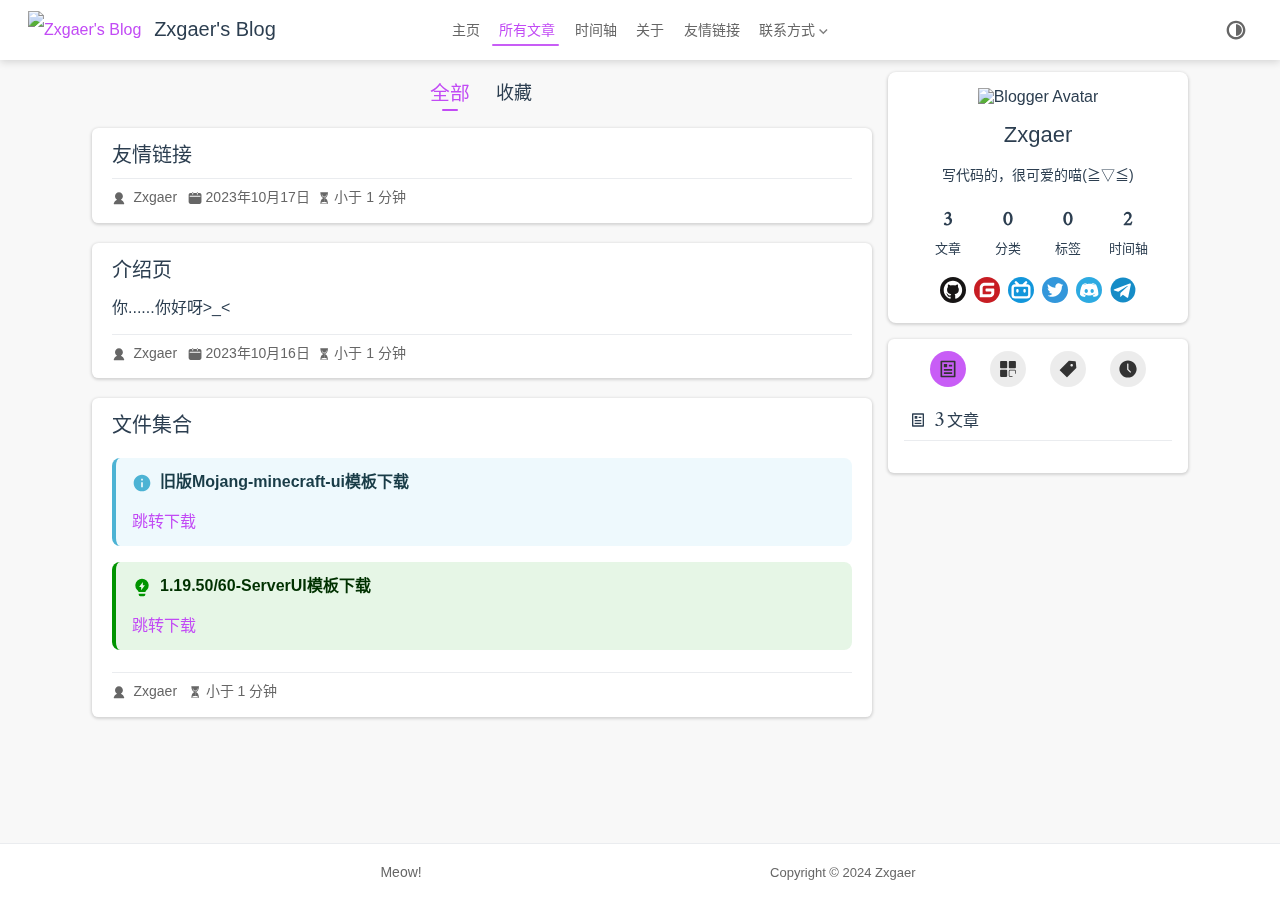
==== article/index.html @ c6cc4817 "await" ====
<!doctype html>
<html lang="zh-CN" data-theme="light">
  <head>
    <meta charset="utf-8" />
    <meta name="viewport" content="width=device-width,initial-scale=1" />
    <meta name="generator" content="VuePress 2.0.0-beta.67" />
    <meta name="theme" content="VuePress Theme Hope" />
    <meta property="og:url" content="https://zxgaer.top/article/"><meta property="og:site_name" content="Zxgaer's Blog"><meta property="og:title" content="文章"><meta property="og:type" content="website"><meta property="og:locale" content="zh-CN"><meta property="article:author" content="Zxgaer"><script type="application/ld+json">{"@context":"https://schema.org","@type":"WebPage","name":"文章"}</script><link rel="icon" href="https://my-blog-1311684959.cos.ap-nanjing.myqcloud.com/favicon.png"><title>文章 | Zxgaer's Blog</title><meta name="description" content="">
    <style>
      :root {
        --bg-color: #fff;
      }

      html[data-theme="dark"] {
        --bg-color: #1d1e1f;
      }

      html,
      body {
        background: var(--bg-color);
      }
    </style>
    <script>
      const userMode = localStorage.getItem("vuepress-theme-hope-scheme");
      const systemDarkMode =
        window.matchMedia &&
        window.matchMedia("(prefers-color-scheme: dark)").matches;

      if (userMode === "dark" || (userMode !== "light" && systemDarkMode)) {
        document.documentElement.setAttribute("data-theme", "dark");
      }
    </script>
    <link rel="preload" href="/assets/style-ab9c1018.css" as="style"><link rel="stylesheet" href="/assets/style-ab9c1018.css">
    <link rel="modulepreload" href="/assets/app-b77eb5d6.js"><link rel="modulepreload" href="/assets/index.html-43b81f55.js"><link rel="modulepreload" href="/assets/plugin-vue_export-helper-c27b6911.js"><link rel="modulepreload" href="/assets/index.html-8f285e57.js"><link rel="prefetch" href="/assets/index.html-3c3567c4.js" as="script"><link rel="prefetch" href="/assets/friendship-link.html-45053aeb.js" as="script"><link rel="prefetch" href="/assets/intro.html-24149f3f.js" as="script"><link rel="prefetch" href="/assets/downloads.html-7e2d3e6a.js" as="script"><link rel="prefetch" href="/assets/404.html-fd59f254.js" as="script"><link rel="prefetch" href="/assets/index.html-b21b9095.js" as="script"><link rel="prefetch" href="/assets/index.html-a4afac23.js" as="script"><link rel="prefetch" href="/assets/index.html-47fb38ab.js" as="script"><link rel="prefetch" href="/assets/index.html-b72f7e5a.js" as="script"><link rel="prefetch" href="/assets/index.html-0a021c84.js" as="script"><link rel="prefetch" href="/assets/index.html-40214552.js" as="script"><link rel="prefetch" href="/assets/friendship-link.html-a027adeb.js" as="script"><link rel="prefetch" href="/assets/intro.html-e275e2a3.js" as="script"><link rel="prefetch" href="/assets/downloads.html-b5b3e7a9.js" as="script"><link rel="prefetch" href="/assets/404.html-22a14103.js" as="script"><link rel="prefetch" href="/assets/index.html-141ae0de.js" as="script"><link rel="prefetch" href="/assets/index.html-683a9c83.js" as="script"><link rel="prefetch" href="/assets/index.html-32682060.js" as="script"><link rel="prefetch" href="/assets/index.html-0864ec64.js" as="script"><link rel="prefetch" href="/assets/index.html-4942172f.js" as="script"><link rel="prefetch" href="/assets/auto-fe80bb03.js" as="script"><link rel="prefetch" href="/assets/index-2bf332f6.js" as="script"><link rel="prefetch" href="/assets/flowchart-c441f34d.js" as="script"><link rel="prefetch" href="/assets/mermaid.core-afd6e4fe.js" as="script"><link rel="prefetch" href="/assets/highlight.esm-75b11b9d.js" as="script"><link rel="prefetch" href="/assets/markdown.esm-9d5bc2ce.js" as="script"><link rel="prefetch" href="/assets/math.esm-70a288c8.js" as="script"><link rel="prefetch" href="/assets/notes.esm-a106bb2c.js" as="script"><link rel="prefetch" href="/assets/reveal.esm-1a4c3ae7.js" as="script"><link rel="prefetch" href="/assets/search.esm-7e6792e2.js" as="script"><link rel="prefetch" href="/assets/zoom.esm-b83b91d0.js" as="script"><link rel="prefetch" href="/assets/VuePlayground-95d8ad2e.js" as="script"><link rel="prefetch" href="/assets/photoswipe.esm-1464cdb9.js" as="script">
  </head>
  <body>
    <div id="app"><!--[--><!--[--><!--[--><span tabindex="-1"></span><a href="#main-content" class="vp-skip-link sr-only">跳至主要內容</a><!--]--><!--[--><div class="theme-container no-sidebar"><!--[--><header id="navbar" class="vp-navbar"><div class="vp-navbar-start"><button type="button" class="vp-toggle-sidebar-button" title="Toggle Sidebar"><span class="icon"></span></button><!--[--><!----><!--]--><!--[--><a class="vp-link vp-brand vp-brand" href="/"><img class="vp-nav-logo" src="https://my-blog-1311684959.cos.ap-nanjing.myqcloud.com/fc1.png" alt="Zxgaer&#39;s Blog"><!----><span class="vp-site-name hide-in-pad">Zxgaer&#39;s Blog</span></a><!--]--><!--[--><!----><!--]--></div><div class="vp-navbar-center"><!--[--><!----><!--]--><!--[--><nav class="vp-nav-links"><div class="nav-item hide-in-mobile"><a aria-label="主页" class="vp-link nav-link nav-link" href="/"><span class="font-icon icon iconfont icon-home" style=""></span>主页<!----></a></div><div class="nav-item hide-in-mobile"><a aria-label="所有文章" class="vp-link nav-link active nav-link active" href="/article/"><span class="font-icon icon iconfont icon-blog" style=""></span>所有文章<!----></a></div><div class="nav-item hide-in-mobile"><a aria-label="时间轴" class="vp-link nav-link nav-link" href="/timeline/"><span class="font-icon icon iconfont icon-time" style=""></span>时间轴<!----></a></div><div class="nav-item hide-in-mobile"><a aria-label="关于" class="vp-link nav-link nav-link" href="/intro.html"><span class="font-icon icon iconfont icon-profile" style=""></span>关于<!----></a></div><div class="nav-item hide-in-mobile"><a aria-label="友情链接" class="vp-link nav-link nav-link" href="/friendship-link.html"><span class="font-icon icon iconfont icon-link" style=""></span>友情链接<!----></a></div><div class="nav-item hide-in-mobile"><div class="dropdown-wrapper"><button type="button" class="dropdown-title" aria-label="联系方式"><span class="title"><span class="font-icon icon iconfont icon-proxy" style=""></span>联系方式</span><span class="arrow"></span><ul class="nav-dropdown"><li class="dropdown-item"><a href="https://github.com/Zxgaer" rel="noopener noreferrer" target="_blank" aria-label="Github" class="nav-link"><!---->Github<span><svg class="external-link-icon" xmlns="http://www.w3.org/2000/svg" aria-hidden="true" focusable="false" x="0px" y="0px" viewBox="0 0 100 100" width="15" height="15"><path fill="currentColor" d="M18.8,85.1h56l0,0c2.2,0,4-1.8,4-4v-32h-8v28h-48v-48h28v-8h-32l0,0c-2.2,0-4,1.8-4,4v56C14.8,83.3,16.6,85.1,18.8,85.1z"></path><polygon fill="currentColor" points="45.7,48.7 51.3,54.3 77.2,28.5 77.2,37.2 85.2,37.2 85.2,14.9 62.8,14.9 62.8,22.9 71.5,22.9"></polygon></svg><span class="external-link-icon-sr-only">open in new window</span></span><!----></a></li><li class="dropdown-item"><a href="https://gitee.com/zxgear" rel="noopener noreferrer" target="_blank" aria-label="Gitee" class="nav-link"><!---->Gitee<span><svg class="external-link-icon" xmlns="http://www.w3.org/2000/svg" aria-hidden="true" focusable="false" x="0px" y="0px" viewBox="0 0 100 100" width="15" height="15"><path fill="currentColor" d="M18.8,85.1h56l0,0c2.2,0,4-1.8,4-4v-32h-8v28h-48v-48h28v-8h-32l0,0c-2.2,0-4,1.8-4,4v56C14.8,83.3,16.6,85.1,18.8,85.1z"></path><polygon fill="currentColor" points="45.7,48.7 51.3,54.3 77.2,28.5 77.2,37.2 85.2,37.2 85.2,14.9 62.8,14.9 62.8,22.9 71.5,22.9"></polygon></svg><span class="external-link-icon-sr-only">open in new window</span></span><!----></a></li><li class="dropdown-item"><a href="https://space.bilibili.com/651930576" rel="noopener noreferrer" target="_blank" aria-label="Bilibili" class="nav-link"><!---->Bilibili<span><svg class="external-link-icon" xmlns="http://www.w3.org/2000/svg" aria-hidden="true" focusable="false" x="0px" y="0px" viewBox="0 0 100 100" width="15" height="15"><path fill="currentColor" d="M18.8,85.1h56l0,0c2.2,0,4-1.8,4-4v-32h-8v28h-48v-48h28v-8h-32l0,0c-2.2,0-4,1.8-4,4v56C14.8,83.3,16.6,85.1,18.8,85.1z"></path><polygon fill="currentColor" points="45.7,48.7 51.3,54.3 77.2,28.5 77.2,37.2 85.2,37.2 85.2,14.9 62.8,14.9 62.8,22.9 71.5,22.9"></polygon></svg><span class="external-link-icon-sr-only">open in new window</span></span><!----></a></li><li class="dropdown-item"><a href="https://twitter.com/zxgaer16971" rel="noopener noreferrer" target="_blank" aria-label="X/Twitter" class="nav-link"><!---->X/Twitter<span><svg class="external-link-icon" xmlns="http://www.w3.org/2000/svg" aria-hidden="true" focusable="false" x="0px" y="0px" viewBox="0 0 100 100" width="15" height="15"><path fill="currentColor" d="M18.8,85.1h56l0,0c2.2,0,4-1.8,4-4v-32h-8v28h-48v-48h28v-8h-32l0,0c-2.2,0-4,1.8-4,4v56C14.8,83.3,16.6,85.1,18.8,85.1z"></path><polygon fill="currentColor" points="45.7,48.7 51.3,54.3 77.2,28.5 77.2,37.2 85.2,37.2 85.2,14.9 62.8,14.9 62.8,22.9 71.5,22.9"></polygon></svg><span class="external-link-icon-sr-only">open in new window</span></span><!----></a></li><li class="dropdown-item"><a href="https://discord.com" rel="noopener noreferrer" target="_blank" aria-label="Discord：Reagxz" class="nav-link"><!---->Discord：Reagxz<span><svg class="external-link-icon" xmlns="http://www.w3.org/2000/svg" aria-hidden="true" focusable="false" x="0px" y="0px" viewBox="0 0 100 100" width="15" height="15"><path fill="currentColor" d="M18.8,85.1h56l0,0c2.2,0,4-1.8,4-4v-32h-8v28h-48v-48h28v-8h-32l0,0c-2.2,0-4,1.8-4,4v56C14.8,83.3,16.6,85.1,18.8,85.1z"></path><polygon fill="currentColor" points="45.7,48.7 51.3,54.3 77.2,28.5 77.2,37.2 85.2,37.2 85.2,14.9 62.8,14.9 62.8,22.9 71.5,22.9"></polygon></svg><span class="external-link-icon-sr-only">open in new window</span></span><!----></a></li><li class="dropdown-item"><a href="https://matrix.org" rel="noopener noreferrer" target="_blank" aria-label="@zxgaer:matrix.org" class="nav-link"><!---->@zxgaer:matrix.org<span><svg class="external-link-icon" xmlns="http://www.w3.org/2000/svg" aria-hidden="true" focusable="false" x="0px" y="0px" viewBox="0 0 100 100" width="15" height="15"><path fill="currentColor" d="M18.8,85.1h56l0,0c2.2,0,4-1.8,4-4v-32h-8v28h-48v-48h28v-8h-32l0,0c-2.2,0-4,1.8-4,4v56C14.8,83.3,16.6,85.1,18.8,85.1z"></path><polygon fill="currentColor" points="45.7,48.7 51.3,54.3 77.2,28.5 77.2,37.2 85.2,37.2 85.2,14.9 62.8,14.9 62.8,22.9 71.5,22.9"></polygon></svg><span class="external-link-icon-sr-only">open in new window</span></span><!----></a></li><li class="dropdown-item"><a href="https://t.me/zxgaer16971" rel="noopener noreferrer" target="_blank" aria-label="Telegram" class="nav-link"><!---->Telegram<span><svg class="external-link-icon" xmlns="http://www.w3.org/2000/svg" aria-hidden="true" focusable="false" x="0px" y="0px" viewBox="0 0 100 100" width="15" height="15"><path fill="currentColor" d="M18.8,85.1h56l0,0c2.2,0,4-1.8,4-4v-32h-8v28h-48v-48h28v-8h-32l0,0c-2.2,0-4,1.8-4,4v56C14.8,83.3,16.6,85.1,18.8,85.1z"></path><polygon fill="currentColor" points="45.7,48.7 51.3,54.3 77.2,28.5 77.2,37.2 85.2,37.2 85.2,14.9 62.8,14.9 62.8,22.9 71.5,22.9"></polygon></svg><span class="external-link-icon-sr-only">open in new window</span></span><!----></a></li></ul></button></div></div></nav><!--]--><!--[--><!----><!--]--></div><div class="vp-navbar-end"><!--[--><!----><!--]--><!--[--><!----><!----><div class="nav-item hide-in-mobile"><button type="button" id="appearance-switch"><svg xmlns="http://www.w3.org/2000/svg" class="icon auto-icon" viewBox="0 0 1024 1024" fill="currentColor" aria-label="auto icon" style="display:block;"><path d="M512 992C246.92 992 32 777.08 32 512S246.92 32 512 32s480 214.92 480 480-214.92 480-480 480zm0-840c-198.78 0-360 161.22-360 360 0 198.84 161.22 360 360 360s360-161.16 360-360c0-198.78-161.22-360-360-360zm0 660V212c165.72 0 300 134.34 300 300 0 165.72-134.28 300-300 300z"></path></svg><svg xmlns="http://www.w3.org/2000/svg" class="icon dark-icon" viewBox="0 0 1024 1024" fill="currentColor" aria-label="dark icon" style="display:none;"><path d="M524.8 938.667h-4.267a439.893 439.893 0 0 1-313.173-134.4 446.293 446.293 0 0 1-11.093-597.334A432.213 432.213 0 0 1 366.933 90.027a42.667 42.667 0 0 1 45.227 9.386 42.667 42.667 0 0 1 10.24 42.667 358.4 358.4 0 0 0 82.773 375.893 361.387 361.387 0 0 0 376.747 82.774 42.667 42.667 0 0 1 54.187 55.04 433.493 433.493 0 0 1-99.84 154.88 438.613 438.613 0 0 1-311.467 128z"></path></svg><svg xmlns="http://www.w3.org/2000/svg" class="icon light-icon" viewBox="0 0 1024 1024" fill="currentColor" aria-label="light icon" style="display:none;"><path d="M952 552h-80a40 40 0 0 1 0-80h80a40 40 0 0 1 0 80zM801.88 280.08a41 41 0 0 1-57.96-57.96l57.96-58a41.04 41.04 0 0 1 58 58l-58 57.96zM512 752a240 240 0 1 1 0-480 240 240 0 0 1 0 480zm0-560a40 40 0 0 1-40-40V72a40 40 0 0 1 80 0v80a40 40 0 0 1-40 40zm-289.88 88.08-58-57.96a41.04 41.04 0 0 1 58-58l57.96 58a41 41 0 0 1-57.96 57.96zM192 512a40 40 0 0 1-40 40H72a40 40 0 0 1 0-80h80a40 40 0 0 1 40 40zm30.12 231.92a41 41 0 0 1 57.96 57.96l-57.96 58a41.04 41.04 0 0 1-58-58l58-57.96zM512 832a40 40 0 0 1 40 40v80a40 40 0 0 1-80 0v-80a40 40 0 0 1 40-40zm289.88-88.08 58 57.96a41.04 41.04 0 0 1-58 58l-57.96-58a41 41 0 0 1 57.96-57.96z"></path></svg></button></div><!----><!--]--><!--[--><!----><!--]--><button type="button" class="vp-toggle-navbar-button" aria-label="Toggle Navbar" aria-expanded="false" aria-controls="nav-screen"><span><span class="vp-top"></span><span class="vp-middle"></span><span class="vp-bottom"></span></span></button></div></header><!----><!--]--><!----><div class="toggle-sidebar-wrapper"><span class="arrow start"></span></div><aside id="sidebar" class="vp-sidebar"><!--[--><!----><!--]--><ul class="vp-sidebar-links"><li><!--[--><a aria-label="主页" class="vp-link nav-link vp-sidebar-link vp-sidebar-page nav-link vp-sidebar-link vp-sidebar-page" href="/"><span class="font-icon icon iconfont icon-home" style=""></span>主页<!----></a><ul class="vp-sidebar-sub-headers"></ul><!--]--></li><li><section class="vp-sidebar-group"><p class="vp-sidebar-heading"><span class="font-icon icon iconfont icon-book" style=""></span><span class="vp-sidebar-title">文章</span><!----></p><ul class="vp-sidebar-links"><li><!--[--><a aria-label="文件集合" class="vp-link nav-link vp-sidebar-link vp-sidebar-page nav-link vp-sidebar-link vp-sidebar-page" href="/posts/downloads.html"><!---->文件集合<!----></a><ul class="vp-sidebar-sub-headers"></ul><!--]--></li></ul></section></li><li><!--[--><a aria-label="介绍页" class="vp-link nav-link vp-sidebar-link vp-sidebar-page nav-link vp-sidebar-link vp-sidebar-page" href="/intro.html"><span class="font-icon icon iconfont icon-circle-info" style=""></span>介绍页<!----></a><ul class="vp-sidebar-sub-headers"></ul><!--]--></li></ul><!--[--><!----><!--]--></aside><!--[--><div class="vp-page vp-blog"><div class="blog-page-wrapper"><main id="main-content" class="vp-blog-main"><ul class="vp-article-type-wrapper"><li class="vp-article-type active"><a class="vp-link" href="/article/">全部</a></li><li class="vp-article-type"><a class="vp-link" href="/star/">收藏</a></li></ul><div id="article-list" class="vp-article-list"><div class="vp-article-wrapper"><article class="vp-article-item" vocab="https://schema.org/" typeof="Article"><!--[--><!--]--><!----><a class="vp-link" href="/friendship-link.html"><header class="vp-article-title"><!----><!----><span property="headline">友情链接</span></header></a><!----><hr class="vp-article-hr"><div class="page-info"><span class="page-author-info" aria-label="作者🖊" data-balloon-pos="down"><svg xmlns="http://www.w3.org/2000/svg" class="icon author-icon" viewBox="0 0 1024 1024" fill="currentColor" aria-label="author icon"><path d="M649.6 633.6c86.4-48 147.2-144 147.2-249.6 0-160-128-288-288-288s-288 128-288 288c0 108.8 57.6 201.6 147.2 249.6-121.6 48-214.4 153.6-240 288-3.2 9.6 0 19.2 6.4 25.6 3.2 9.6 12.8 12.8 22.4 12.8h704c9.6 0 19.2-3.2 25.6-12.8 6.4-6.4 9.6-16 6.4-25.6-25.6-134.4-121.6-240-243.2-288z"></path></svg><span><a class="page-author-item" href="https://zxgaer.top" target="_blank" rel="noopener noreferrer">Zxgaer</a></span><span property="author" content="Zxgaer"></span></span><!----><span class="page-date-info" aria-label="写作日期📅" data-balloon-pos="down"><svg xmlns="http://www.w3.org/2000/svg" class="icon calendar-icon" viewBox="0 0 1024 1024" fill="currentColor" aria-label="calendar icon"><path d="M716.4 110.137c0-18.753-14.72-33.473-33.472-33.473-18.753 0-33.473 14.72-33.473 33.473v33.473h66.993v-33.473zm-334.87 0c0-18.753-14.72-33.473-33.473-33.473s-33.52 14.72-33.52 33.473v33.473h66.993v-33.473zm468.81 33.52H716.4v100.465c0 18.753-14.72 33.473-33.472 33.473a33.145 33.145 0 01-33.473-33.473V143.657H381.53v100.465c0 18.753-14.72 33.473-33.473 33.473a33.145 33.145 0 01-33.473-33.473V143.657H180.6A134.314 134.314 0 0046.66 277.595v535.756A134.314 134.314 0 00180.6 947.289h669.74a134.36 134.36 0 00133.94-133.938V277.595a134.314 134.314 0 00-133.94-133.938zm33.473 267.877H147.126a33.145 33.145 0 01-33.473-33.473c0-18.752 14.72-33.473 33.473-33.473h736.687c18.752 0 33.472 14.72 33.472 33.473a33.145 33.145 0 01-33.472 33.473z"></path></svg><span><!----></span><meta property="datePublished" content="2023-10-17T00:00:00.000Z"></span><!----><span class="page-reading-time-info" aria-label="阅读时间⌛" data-balloon-pos="down"><svg xmlns="http://www.w3.org/2000/svg" class="icon timer-icon" viewBox="0 0 1024 1024" fill="currentColor" aria-label="timer icon"><path d="M799.387 122.15c4.402-2.978 7.38-7.897 7.38-13.463v-1.165c0-8.933-7.38-16.312-16.312-16.312H256.33c-8.933 0-16.311 7.38-16.311 16.312v1.165c0 5.825 2.977 10.874 7.637 13.592 4.143 194.44 97.22 354.963 220.201 392.763-122.204 37.542-214.893 196.511-220.2 389.397-4.661 5.049-7.638 11.651-7.638 19.03v5.825h566.49v-5.825c0-7.379-2.849-13.981-7.509-18.9-5.049-193.016-97.867-351.985-220.2-389.527 123.24-37.67 216.446-198.453 220.588-392.892zM531.16 450.445v352.632c117.674 1.553 211.787 40.778 211.787 88.676H304.097c0-48.286 95.149-87.382 213.728-88.676V450.445c-93.077-3.107-167.901-81.297-167.901-177.093 0-8.803 6.99-15.793 15.793-15.793 8.803 0 15.794 6.99 15.794 15.793 0 80.261 63.69 145.635 142.01 145.635s142.011-65.374 142.011-145.635c0-8.803 6.99-15.793 15.794-15.793s15.793 6.99 15.793 15.793c0 95.019-73.789 172.82-165.96 177.093z"></path></svg><span>小于 1 分钟</span><meta property="timeRequired" content="PT1M"></span><!----><!----></div></article></div><div class="vp-article-wrapper"><article class="vp-article-item" vocab="https://schema.org/" typeof="Article"><!--[--><!--]--><!----><a class="vp-link" href="/intro.html"><header class="vp-article-title"><!----><!----><span property="headline">介绍页</span></header></a><div class="vp-article-excerpt"><h1> 介绍页</h1>
<p>你......你好呀&gt;_&lt;</p>
</div><hr class="vp-article-hr"><div class="page-info"><span class="page-author-info" aria-label="作者🖊" data-balloon-pos="down"><svg xmlns="http://www.w3.org/2000/svg" class="icon author-icon" viewBox="0 0 1024 1024" fill="currentColor" aria-label="author icon"><path d="M649.6 633.6c86.4-48 147.2-144 147.2-249.6 0-160-128-288-288-288s-288 128-288 288c0 108.8 57.6 201.6 147.2 249.6-121.6 48-214.4 153.6-240 288-3.2 9.6 0 19.2 6.4 25.6 3.2 9.6 12.8 12.8 22.4 12.8h704c9.6 0 19.2-3.2 25.6-12.8 6.4-6.4 9.6-16 6.4-25.6-25.6-134.4-121.6-240-243.2-288z"></path></svg><span><a class="page-author-item" href="https://zxgaer.top" target="_blank" rel="noopener noreferrer">Zxgaer</a></span><span property="author" content="Zxgaer"></span></span><!----><span class="page-date-info" aria-label="写作日期📅" data-balloon-pos="down"><svg xmlns="http://www.w3.org/2000/svg" class="icon calendar-icon" viewBox="0 0 1024 1024" fill="currentColor" aria-label="calendar icon"><path d="M716.4 110.137c0-18.753-14.72-33.473-33.472-33.473-18.753 0-33.473 14.72-33.473 33.473v33.473h66.993v-33.473zm-334.87 0c0-18.753-14.72-33.473-33.473-33.473s-33.52 14.72-33.52 33.473v33.473h66.993v-33.473zm468.81 33.52H716.4v100.465c0 18.753-14.72 33.473-33.472 33.473a33.145 33.145 0 01-33.473-33.473V143.657H381.53v100.465c0 18.753-14.72 33.473-33.473 33.473a33.145 33.145 0 01-33.473-33.473V143.657H180.6A134.314 134.314 0 0046.66 277.595v535.756A134.314 134.314 0 00180.6 947.289h669.74a134.36 134.36 0 00133.94-133.938V277.595a134.314 134.314 0 00-133.94-133.938zm33.473 267.877H147.126a33.145 33.145 0 01-33.473-33.473c0-18.752 14.72-33.473 33.473-33.473h736.687c18.752 0 33.472 14.72 33.472 33.473a33.145 33.145 0 01-33.472 33.473z"></path></svg><span><!----></span><meta property="datePublished" content="2023-10-16T00:00:00.000Z"></span><!----><span class="page-reading-time-info" aria-label="阅读时间⌛" data-balloon-pos="down"><svg xmlns="http://www.w3.org/2000/svg" class="icon timer-icon" viewBox="0 0 1024 1024" fill="currentColor" aria-label="timer icon"><path d="M799.387 122.15c4.402-2.978 7.38-7.897 7.38-13.463v-1.165c0-8.933-7.38-16.312-16.312-16.312H256.33c-8.933 0-16.311 7.38-16.311 16.312v1.165c0 5.825 2.977 10.874 7.637 13.592 4.143 194.44 97.22 354.963 220.201 392.763-122.204 37.542-214.893 196.511-220.2 389.397-4.661 5.049-7.638 11.651-7.638 19.03v5.825h566.49v-5.825c0-7.379-2.849-13.981-7.509-18.9-5.049-193.016-97.867-351.985-220.2-389.527 123.24-37.67 216.446-198.453 220.588-392.892zM531.16 450.445v352.632c117.674 1.553 211.787 40.778 211.787 88.676H304.097c0-48.286 95.149-87.382 213.728-88.676V450.445c-93.077-3.107-167.901-81.297-167.901-177.093 0-8.803 6.99-15.793 15.793-15.793 8.803 0 15.794 6.99 15.794 15.793 0 80.261 63.69 145.635 142.01 145.635s142.011-65.374 142.011-145.635c0-8.803 6.99-15.793 15.794-15.793s15.793 6.99 15.793 15.793c0 95.019-73.789 172.82-165.96 177.093z"></path></svg><span>小于 1 分钟</span><meta property="timeRequired" content="PT1M"></span><!----><!----></div></article></div><div class="vp-article-wrapper"><article class="vp-article-item" vocab="https://schema.org/" typeof="Article"><!--[--><!--]--><!----><a class="vp-link" href="/posts/downloads.html"><header class="vp-article-title"><!----><!----><span property="headline">文件集合</span></header></a><div class="vp-article-excerpt"><div class="hint-container info">
<p class="hint-container-title">旧版Mojang-minecraft-ui模板下载</p>
<p><a href="https://my-blog-1311684959.cos.ap-nanjing.myqcloud.com/GameTest.mcpack" target="_blank" rel="noopener noreferrer">跳转下载</a></p>
</div>
<div class="hint-container tip">
<p class="hint-container-title">1.19.50/60-ServerUI模板下载</p>
<p><a href="https://my-blog-1311684959.cos.ap-nanjing.myqcloud.com/UI-Example.mcpack" target="_blank" rel="noopener noreferrer">跳转下载</a></p>
</div></div><hr class="vp-article-hr"><div class="page-info"><span class="page-author-info" aria-label="作者🖊" data-balloon-pos="down"><svg xmlns="http://www.w3.org/2000/svg" class="icon author-icon" viewBox="0 0 1024 1024" fill="currentColor" aria-label="author icon"><path d="M649.6 633.6c86.4-48 147.2-144 147.2-249.6 0-160-128-288-288-288s-288 128-288 288c0 108.8 57.6 201.6 147.2 249.6-121.6 48-214.4 153.6-240 288-3.2 9.6 0 19.2 6.4 25.6 3.2 9.6 12.8 12.8 22.4 12.8h704c9.6 0 19.2-3.2 25.6-12.8 6.4-6.4 9.6-16 6.4-25.6-25.6-134.4-121.6-240-243.2-288z"></path></svg><span><a class="page-author-item" href="https://zxgaer.top" target="_blank" rel="noopener noreferrer">Zxgaer</a></span><span property="author" content="Zxgaer"></span></span><!----><!----><!----><span class="page-reading-time-info" aria-label="阅读时间⌛" data-balloon-pos="down"><svg xmlns="http://www.w3.org/2000/svg" class="icon timer-icon" viewBox="0 0 1024 1024" fill="currentColor" aria-label="timer icon"><path d="M799.387 122.15c4.402-2.978 7.38-7.897 7.38-13.463v-1.165c0-8.933-7.38-16.312-16.312-16.312H256.33c-8.933 0-16.311 7.38-16.311 16.312v1.165c0 5.825 2.977 10.874 7.637 13.592 4.143 194.44 97.22 354.963 220.201 392.763-122.204 37.542-214.893 196.511-220.2 389.397-4.661 5.049-7.638 11.651-7.638 19.03v5.825h566.49v-5.825c0-7.379-2.849-13.981-7.509-18.9-5.049-193.016-97.867-351.985-220.2-389.527 123.24-37.67 216.446-198.453 220.588-392.892zM531.16 450.445v352.632c117.674 1.553 211.787 40.778 211.787 88.676H304.097c0-48.286 95.149-87.382 213.728-88.676V450.445c-93.077-3.107-167.901-81.297-167.901-177.093 0-8.803 6.99-15.793 15.793-15.793 8.803 0 15.794 6.99 15.794 15.793 0 80.261 63.69 145.635 142.01 145.635s142.011-65.374 142.011-145.635c0-8.803 6.99-15.793 15.794-15.793s15.793 6.99 15.793 15.793c0 95.019-73.789 172.82-165.96 177.093z"></path></svg><span>小于 1 分钟</span><meta property="timeRequired" content="PT1M"></span><!----><!----></div></article></div><div class="vp-pagination"></div></div></main><aside class="vp-blog-info-wrapper"><div class="vp-blogger-info" vocab="https://schema.org/" typeof="Person"><div class="vp-blogger" style="cursor:pointer;" aria-label="个人介绍" data-balloon-pos="down" role="navigation"><img class="vp-blogger-avatar" src="https://my-blog-1311684959.cos.ap-nanjing.myqcloud.com/fc1.png" property="image" alt="Blogger Avatar"><div class="vp-blogger-name" property="name">Zxgaer</div><div class="vp-blogger-description">写代码的，很可爱的喵(⁠≧⁠▽⁠≦⁠)</div><meta property="url" content="/intro.html"></div><div class="vp-blog-counts"><a class="vp-link vp-blog-count vp-blog-count" href="/article/"><div class="count">3</div><div>文章</div></a><a class="vp-link vp-blog-count vp-blog-count" href="/category/"><div class="count">0</div><div>分类</div></a><a class="vp-link vp-blog-count vp-blog-count" href="/tag/"><div class="count">0</div><div>标签</div></a><a class="vp-link vp-blog-count vp-blog-count" href="/timeline/"><div class="count">2</div><div>时间轴</div></a></div><div class="vp-social-medias"><a class="vp-social-media" href="https://github.com/Zxgaer" rel="noopener noreferrer" target="_blank" aria-label="GitHub" data-balloon-pos="up"><svg xmlns="http://www.w3.org/2000/svg" class="icon github-icon" viewBox="0 0 1024 1024"><circle cx="512" cy="512" r="512" fill="#171515"/><path fill="#fff" d="M509.423 146.442c-200.317 0-362.756 162.42-362.756 362.8 0 160.266 103.936 296.24 248.109 344.217 18.139 3.327 24.76-7.872 24.76-17.486 0-8.613-.313-31.427-.49-61.702-100.912 21.923-122.205-48.63-122.205-48.63-16.495-41.91-40.28-53.067-40.28-53.067-32.937-22.51 2.492-22.053 2.492-22.053 36.407 2.566 55.568 37.386 55.568 37.386 32.362 55.438 84.907 39.43 105.58 30.143 3.296-23.444 12.667-39.43 23.032-48.498-80.557-9.156-165.246-40.28-165.246-179.297 0-39.604 14.135-71.988 37.342-97.348-3.731-9.178-16.18-46.063 3.556-96.009 0 0 30.46-9.754 99.76 37.19 28.937-8.048 59.97-12.071 90.823-12.211 30.807.14 61.843 4.165 90.822 12.21 69.26-46.944 99.663-37.189 99.663-37.189 19.792 49.946 7.34 86.831 3.61 96.01 23.25 25.359 37.29 57.742 37.29 97.347 0 139.366-84.82 170.033-165.637 179.013 13.026 11.2 24.628 33.342 24.628 67.182 0 48.498-.445 87.627-.445 99.521 0 9.702 6.535 20.988 24.945 17.444 144.03-48.067 247.881-183.95 247.881-344.175 0-200.378-162.442-362.798-362.802-362.798z"/></svg></a><a class="vp-social-media" href="https://gitee.com/zxgaer" rel="noopener noreferrer" target="_blank" aria-label="Gitee" data-balloon-pos="up"><svg xmlns="http://www.w3.org/2000/svg" class="icon gitee-icon" viewBox="0 0 1024 1024"><circle cx="512" cy="512" r="512" fill="#C71D23"/><path fill="#fff" d="M772.953 454.723H480.17v.006a25.46 25.46 0 0 0-25.46 25.453l-.025 63.649a25.46 25.46 0 0 0 25.46 25.466l178.242-.007a25.46 25.46 0 0 1 25.459 25.46v12.73c0 42.18-34.198 76.378-76.378 76.378H365.583a25.46 25.46 0 0 1-25.46-25.46V416.533h-.006c0-42.18 34.192-76.378 76.378-76.378h356.388v-.013a25.46 25.46 0 0 0 25.46-25.446l.057-63.65h.013a25.46 25.46 0 0 0-25.46-25.471l-356.432.012c-105.453 0-190.946 85.493-190.946 190.946v356.433a25.46 25.46 0 0 0 25.46 25.46H626.56c94.913 0 171.852-76.94 171.852-171.852V480.182a25.46 25.46 0 0 0-25.46-25.46z"/></svg></a><a class="vp-social-media" href="https://space.bilibili.com/651930576" rel="noopener noreferrer" target="_blank" aria-label="BiliBili" data-balloon-pos="up"><svg xmlns="http://www.w3.org/2000/svg" class="icon bilibili-icon" viewBox="0 0 1024 1024"><circle cx="512" cy="512" r="512" fill="#1296db"/><path fill="#fff" d="M745.363 177.725a47 47 0 0 1 0 66.3L702.5 286.85h44A141 141 0 0 1 887 427.512v281.25a141 141 0 0 1-141 140.626H277.25A141 141 0 0 1 137 708.763v-281.25a141 141 0 0 1 141-141h43.725l-42.788-42.825a47 47 0 1 1 66.263-66.3l99.45 99.45c2.963 2.962 5.438 6.187 7.425 9.637h120.487c1.988-3.45 4.5-6.75 7.463-9.675l99.413-99.45a47 47 0 0 1 66.3 0zm1.012 203.25h-468.75a47 47 0 0 0-46.763 43.388l-.112 3.525v281.25c0 24.712 19.125 44.962 43.387 46.724l3.488.15h468.75a47 47 0 0 0 46.763-43.387l.112-3.487v-281.25c0-26-21-47-47-46.876zm-375 93.75c26 0 47 21 47 47v47a47 47 0 1 1-93.75 0V521.6c0-26 21-47 47-47zm281.25 0c26 0 47 21 47 47v47a47 47 0 1 1-93.75 0V521.6c0-26 21-47 47-47z"/></svg></a><a class="vp-social-media" href="hhttps://twitter.com/zxgaer16971" rel="noopener noreferrer" target="_blank" aria-label="Twitter" data-balloon-pos="up"><svg xmlns="http://www.w3.org/2000/svg" class="icon twitter-icon" viewBox="0 0 1024 1024"><circle cx="512" cy="512" r="512" fill="#3397db"/><path fill="#fff" d="M808.325 346.204c-18.128 16.702-25.664 25.257-25.664 25.257s6.518 130.151-61.715 230.362-156.427 160.296-284.542 173.128c-128.114 12.832-211.623-39.31-211.623-39.31s56.012-3.259 91.86-16.906c35.644-13.85 86.97-49.901 86.97-49.901s-72.917-22.609-99.191-47.865c-26.275-25.46-32.793-40.532-32.793-40.532l72.103-1.019s-75.77-40.532-97.36-72.306-24.44-63.141-24.44-63.141l55.4 22.405s-46.032-62.938-52.55-111.82 8.352-75.159 8.352-75.159 23.423 44.199 119.967 93.082 178.017 46.032 178.017 46.032-31.163-108.154 64.363-156.02 161.11 32.997 161.11 32.997 16.703-4.481 29.127-9.166c12.425-4.48 30.348-12.832 30.348-12.832l-29.33 52.754 45.421-4.889s-5.703 8.147-23.83 24.85z"/></svg></a><a class="vp-social-media" href="https://discord.com" rel="noopener noreferrer" target="_blank" aria-label="Discord" data-balloon-pos="up"><svg xmlns="http://www.w3.org/2000/svg" class="icon discord-icon" viewBox="0 0 1024 1024"><circle cx="512" cy="512" r="512" fill="#2DAAE1"/><path fill="#fff" d="m422.935 240.147 5.851 8.052c-113.039 34.253-165.649 84.585-165.649 84.585s13.645-8.052 37.024-18.123c66.28-30.215 118.865-38.267 142.244-40.286 3.91 0 7.819-1.994 9.76-1.994 38.966-6.058 81.816-6.058 126.658-2.02 58.462 8.053 122.749 24.157 187.061 62.423 0 0-48.7-48.338-155.862-82.566l7.767-10.071h1.968c13.308.233 91.757 4.246 173.416 68.481 0 0 89.634 169.144 89.634 376.555 1.942-2.02-50.668 92.637-189.003 96.65 0 0-23.405-28.194-40.933-52.35 81.84-24.157 113.013-76.534 113.013-76.534a313.796 313.796 0 0 1-72.106 38.267c-31.172 14.11-60.403 22.162-89.633 28.22-60.404 12.066-114.955 8.027-161.74 0a636.81 636.81 0 0 1-91.576-28.22c-13.644-6.033-29.23-12.065-44.817-22.137-1.941-2.02-3.883-2.02-5.85-4.039-1.943 0-1.943-2.02-1.943-2.02-11.702-6.032-17.528-10.07-17.528-10.07s29.23 52.376 109.104 76.532c-19.47 24.157-40.907 54.371-40.907 54.371-138.36-4.039-190.97-98.67-190.97-98.67 0-207.41 89.633-376.555 89.633-376.555 89.634-70.5 175.384-68.481 175.384-68.481zm213.961 233.017c-35.315 0-65 34.512-65 78s29.412 78 65 78 65-34.512 65-78-29.412-78-65-78zm-233.016 0c-35.315 0-65 34.512-65 78s29.412 78 65 78 64.726-34.512 64.726-78-29.411-78-64.726-78z"/></svg></a><a class="vp-social-media" href="https://t.me/zxgaer16971" rel="noopener noreferrer" target="_blank" aria-label="Telegram" data-balloon-pos="up"><svg xmlns="http://www.w3.org/2000/svg" class="icon telegram-icon" viewBox="0 0 1024 1024"><circle cx="512" cy="512" r="488" fill="#158cc7"/><path fill="#fff" d="m400.817 784.13 10.5-158.624 288-259.5c12.75-11.625-2.625-17.25-19.5-7.125l-355.5 224.625-153.75-48.75c-33-9.375-33.375-32.25 7.5-48.75l598.875-231c27.375-12.375 53.625 6.75 43.125 48.75l-102 480.375c-7.125 34.125-27.75 42.375-56.25 26.625l-155.25-114.75-74.625 72.375c-8.625 8.625-15.75 15.75-31.125 15.75z"/></svg></a></div></div><div class="vp-blog-infos"><div class="vp-blog-type-switcher"><button type="button" class="vp-blog-type-button"><div class="icon-wrapper active" aria-label="文章" data-balloon-pos="up"><svg xmlns="http://www.w3.org/2000/svg" class="icon article-icon" viewBox="0 0 1024 1024" fill="currentColor" aria-label="article icon"><path d="M853.333 938.667H170.667A42.667 42.667 0 0 1 128 896V128a42.667 42.667 0 0 1 42.667-42.667h682.666A42.667 42.667 0 0 1 896 128v768a42.667 42.667 0 0 1-42.667 42.667zm-42.666-85.334V170.667H213.333v682.666h597.334zM298.667 256h170.666v170.667H298.667V256zm0 256h426.666v85.333H298.667V512zm0 170.667h426.666V768H298.667v-85.333zm256-384h170.666V384H554.667v-85.333z"></path></svg></div></button><button type="button" class="vp-blog-type-button"><div class="icon-wrapper" aria-label="分类" data-balloon-pos="up"><svg xmlns="http://www.w3.org/2000/svg" class="icon category-icon" viewBox="0 0 1024 1024" fill="currentColor" aria-label="category icon"><path d="M148.41 106.992h282.176c22.263 0 40.31 18.048 40.31 40.31V429.48c0 22.263-18.047 40.31-40.31 40.31H148.41c-22.263 0-40.311-18.047-40.311-40.31V147.302c0-22.263 18.048-40.31 40.311-40.31zM147.556 553.478H429.73c22.263 0 40.311 18.048 40.311 40.31v282.176c0 22.263-18.048 40.312-40.31 40.312H147.555c-22.263 0-40.311-18.049-40.311-40.312V593.79c0-22.263 18.048-40.311 40.31-40.311zM593.927 106.992h282.176c22.263 0 40.31 18.048 40.31 40.31V429.48c0 22.263-18.047 40.31-40.31 40.31H593.927c-22.263 0-40.311-18.047-40.311-40.31V147.302c0-22.263 18.048-40.31 40.31-40.31zM730.22 920.502H623.926c-40.925 0-74.22-33.388-74.22-74.425V623.992c0-41.038 33.387-74.424 74.425-74.424h222.085c41.038 0 74.424 33.226 74.424 74.067v114.233c0 10.244-8.304 18.548-18.547 18.548s-18.548-8.304-18.548-18.548V623.635c0-20.388-16.746-36.974-37.33-36.974H624.13c-20.585 0-37.331 16.747-37.331 37.33v222.086c0 20.585 16.654 37.331 37.126 37.331H730.22c10.243 0 18.547 8.304 18.547 18.547 0 10.244-8.304 18.547-18.547 18.547z"></path></svg></div></button><button type="button" class="vp-blog-type-button"><div class="icon-wrapper" aria-label="标签" data-balloon-pos="up"><svg xmlns="http://www.w3.org/2000/svg" class="icon tag-icon" viewBox="0 0 1024 1024" fill="currentColor" aria-label="tag icon"><path d="M939.902 458.563L910.17 144.567c-1.507-16.272-14.465-29.13-30.737-30.737L565.438 84.098h-.402c-3.215 0-5.726 1.005-7.634 2.913l-470.39 470.39a10.004 10.004 0 000 14.164l365.423 365.424c1.909 1.908 4.42 2.913 7.132 2.913s5.223-1.005 7.132-2.913l470.39-470.39c2.01-2.11 3.014-5.023 2.813-8.036zm-240.067-72.121c-35.458 0-64.286-28.828-64.286-64.286s28.828-64.285 64.286-64.285 64.286 28.828 64.286 64.285-28.829 64.286-64.286 64.286z"></path></svg></div></button><button type="button" class="vp-blog-type-button"><div class="icon-wrapper" aria-label="时间轴" data-balloon-pos="up"><svg xmlns="http://www.w3.org/2000/svg" class="icon timeline-icon" viewBox="0 0 1024 1024" fill="currentColor" aria-label="timeline icon"><path d="M511.997 70.568c-243.797 0-441.429 197.633-441.429 441.435 0 243.797 197.632 441.429 441.43 441.429S953.431 755.8 953.431 512.002c0-243.796-197.637-441.434-441.435-441.434zm150.158 609.093-15.605 15.61c-8.621 8.615-22.596 8.615-31.215 0L472.197 552.126c-4.95-4.944-4.34-14.888-4.34-24.677V247.14c0-12.19 9.882-22.07 22.07-22.07h22.07c12.19 0 22.07 9.882 22.07 22.07v273.218l128.088 128.088c8.62 8.62 8.62 22.595 0 31.215zm0 0"></path></svg></div></button></div><div class="vp-sticky-article-wrapper"><div class="title"><svg xmlns="http://www.w3.org/2000/svg" class="icon article-icon" viewBox="0 0 1024 1024" fill="currentColor" aria-label="article icon"><path d="M853.333 938.667H170.667A42.667 42.667 0 0 1 128 896V128a42.667 42.667 0 0 1 42.667-42.667h682.666A42.667 42.667 0 0 1 896 128v768a42.667 42.667 0 0 1-42.667 42.667zm-42.666-85.334V170.667H213.333v682.666h597.334zM298.667 256h170.666v170.667H298.667V256zm0 256h426.666v85.333H298.667V512zm0 170.667h426.666V768H298.667v-85.333zm256-384h170.666V384H554.667v-85.333z"></path></svg><span class="num">3</span>文章</div><hr><ul class="vp-sticky-articles"></ul></div></div></aside></div></div><!--]--><footer class="vp-footer-wrapper"><div class="vp-footer">Meow!</div><div class="vp-copyright">Copyright © 2024 Zxgaer</div></footer></div><!--]--><!--]--><!----><!--]--></div>
    <script type="module" src="/assets/app-b77eb5d6.js" defer></script>
  </body>
</html>
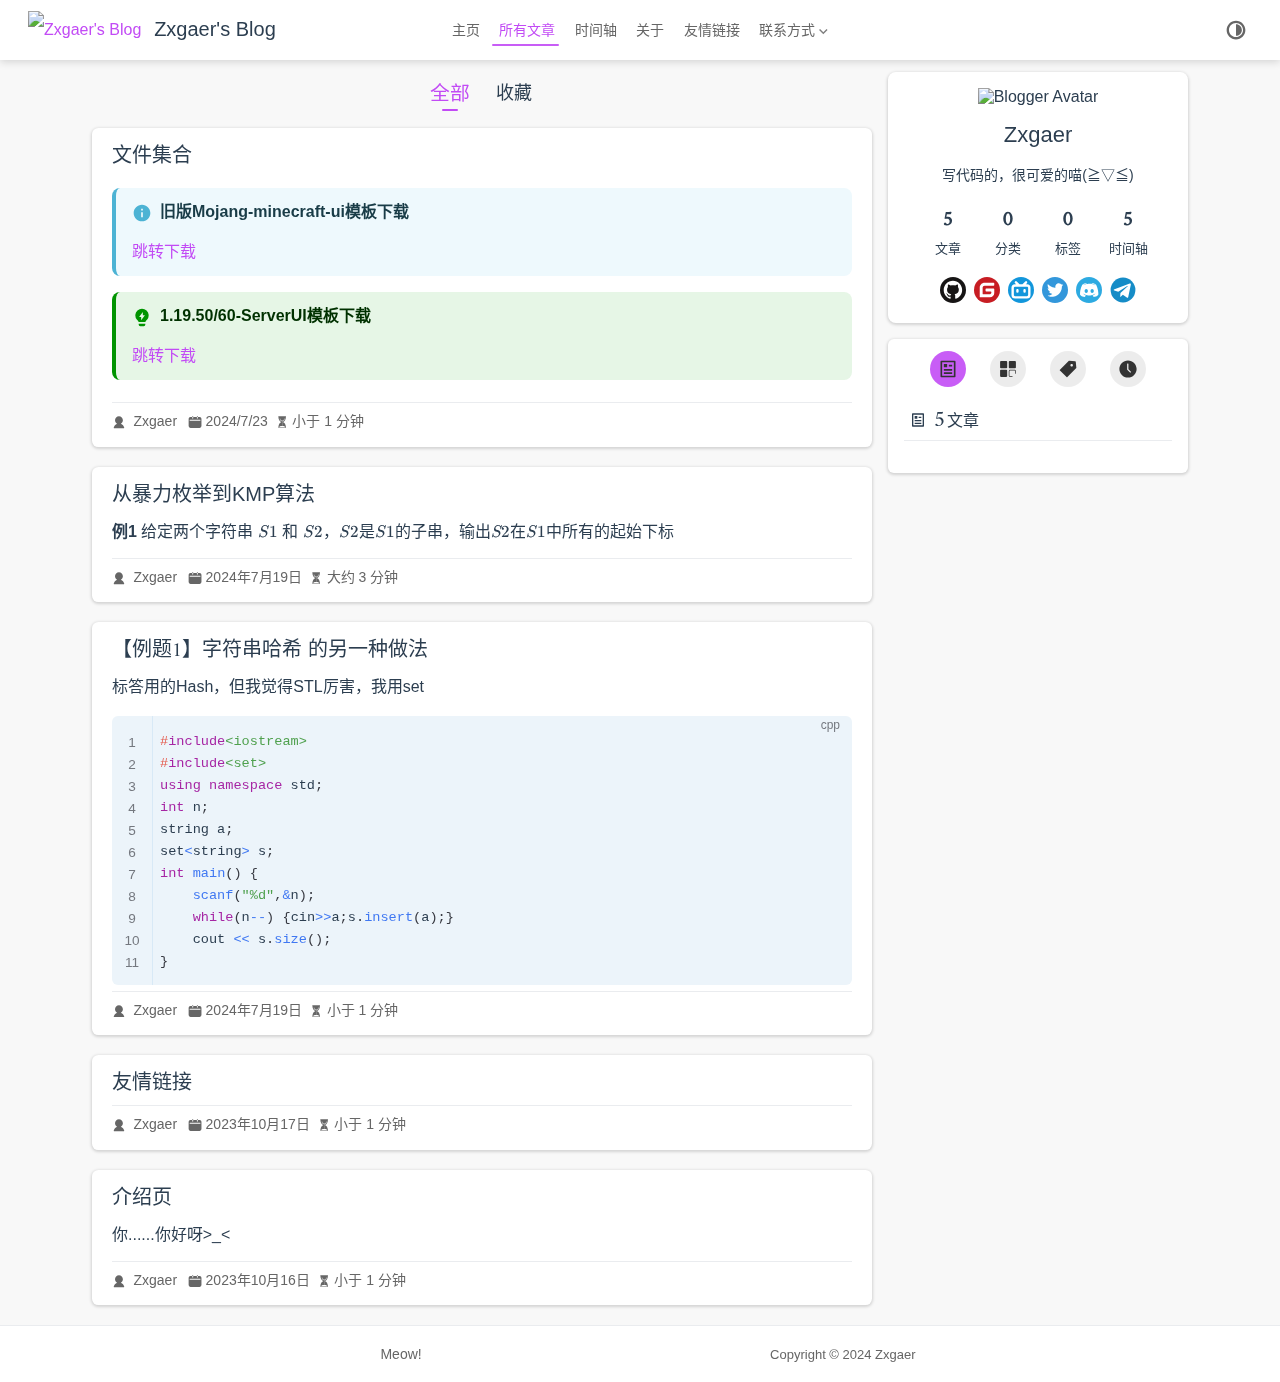
==== commit 8e1c943e: "NewPost" ====
--- a/article/index.html
+++ b/article/index.html
@@ -31,19 +31,31 @@
       }
     </script>
     <link rel="preload" href="/assets/style-ab9c1018.css" as="style"><link rel="stylesheet" href="/assets/style-ab9c1018.css">
-    <link rel="modulepreload" href="/assets/app-b77eb5d6.js"><link rel="modulepreload" href="/assets/index.html-43b81f55.js"><link rel="modulepreload" href="/assets/plugin-vue_export-helper-c27b6911.js"><link rel="modulepreload" href="/assets/index.html-8f285e57.js"><link rel="prefetch" href="/assets/index.html-3c3567c4.js" as="script"><link rel="prefetch" href="/assets/friendship-link.html-45053aeb.js" as="script"><link rel="prefetch" href="/assets/intro.html-24149f3f.js" as="script"><link rel="prefetch" href="/assets/downloads.html-7e2d3e6a.js" as="script"><link rel="prefetch" href="/assets/404.html-fd59f254.js" as="script"><link rel="prefetch" href="/assets/index.html-b21b9095.js" as="script"><link rel="prefetch" href="/assets/index.html-a4afac23.js" as="script"><link rel="prefetch" href="/assets/index.html-47fb38ab.js" as="script"><link rel="prefetch" href="/assets/index.html-b72f7e5a.js" as="script"><link rel="prefetch" href="/assets/index.html-0a021c84.js" as="script"><link rel="prefetch" href="/assets/index.html-40214552.js" as="script"><link rel="prefetch" href="/assets/friendship-link.html-a027adeb.js" as="script"><link rel="prefetch" href="/assets/intro.html-e275e2a3.js" as="script"><link rel="prefetch" href="/assets/downloads.html-b5b3e7a9.js" as="script"><link rel="prefetch" href="/assets/404.html-22a14103.js" as="script"><link rel="prefetch" href="/assets/index.html-141ae0de.js" as="script"><link rel="prefetch" href="/assets/index.html-683a9c83.js" as="script"><link rel="prefetch" href="/assets/index.html-32682060.js" as="script"><link rel="prefetch" href="/assets/index.html-0864ec64.js" as="script"><link rel="prefetch" href="/assets/index.html-4942172f.js" as="script"><link rel="prefetch" href="/assets/auto-fe80bb03.js" as="script"><link rel="prefetch" href="/assets/index-2bf332f6.js" as="script"><link rel="prefetch" href="/assets/flowchart-c441f34d.js" as="script"><link rel="prefetch" href="/assets/mermaid.core-afd6e4fe.js" as="script"><link rel="prefetch" href="/assets/highlight.esm-75b11b9d.js" as="script"><link rel="prefetch" href="/assets/markdown.esm-9d5bc2ce.js" as="script"><link rel="prefetch" href="/assets/math.esm-70a288c8.js" as="script"><link rel="prefetch" href="/assets/notes.esm-a106bb2c.js" as="script"><link rel="prefetch" href="/assets/reveal.esm-1a4c3ae7.js" as="script"><link rel="prefetch" href="/assets/search.esm-7e6792e2.js" as="script"><link rel="prefetch" href="/assets/zoom.esm-b83b91d0.js" as="script"><link rel="prefetch" href="/assets/VuePlayground-95d8ad2e.js" as="script"><link rel="prefetch" href="/assets/photoswipe.esm-1464cdb9.js" as="script">
+    <link rel="modulepreload" href="/assets/app-0ce769fb.js"><link rel="modulepreload" href="/assets/index.html-8f285e57.js"><link rel="modulepreload" href="/assets/index.html-8b30c092.js"><link rel="modulepreload" href="/assets/plugin-vue_export-helper-c27b6911.js"><link rel="prefetch" href="/assets/index.html-3c3567c4.js" as="script"><link rel="prefetch" href="/assets/friendship-link.html-45053aeb.js" as="script"><link rel="prefetch" href="/assets/intro.html-24149f3f.js" as="script"><link rel="prefetch" href="/assets/240719_from_normal_to_kmp.html-8d8e4a5d.js" as="script"><link rel="prefetch" href="/assets/240719_method_shash.html-195679de.js" as="script"><link rel="prefetch" href="/assets/downloads.html-2028969c.js" as="script"><link rel="prefetch" href="/assets/404.html-fd59f254.js" as="script"><link rel="prefetch" href="/assets/index.html-b21b9095.js" as="script"><link rel="prefetch" href="/assets/index.html-a4afac23.js" as="script"><link rel="prefetch" href="/assets/index.html-47fb38ab.js" as="script"><link rel="prefetch" href="/assets/index.html-b72f7e5a.js" as="script"><link rel="prefetch" href="/assets/index.html-0a021c84.js" as="script"><link rel="prefetch" href="/assets/index.html-8bf5d11f.js" as="script"><link rel="prefetch" href="/assets/friendship-link.html-4c6458aa.js" as="script"><link rel="prefetch" href="/assets/intro.html-c5fb1b1e.js" as="script"><link rel="prefetch" href="/assets/240719_from_normal_to_kmp.html-1d99cf21.js" as="script"><link rel="prefetch" href="/assets/240719_method_shash.html-87b213cf.js" as="script"><link rel="prefetch" href="/assets/downloads.html-674ee649.js" as="script"><link rel="prefetch" href="/assets/404.html-b1db7400.js" as="script"><link rel="prefetch" href="/assets/index.html-50ec1f6c.js" as="script"><link rel="prefetch" href="/assets/index.html-abdf9334.js" as="script"><link rel="prefetch" href="/assets/index.html-06e59d96.js" as="script"><link rel="prefetch" href="/assets/index.html-4f8ffcdb.js" as="script"><link rel="prefetch" href="/assets/index.html-ae1fb620.js" as="script"><link rel="prefetch" href="/assets/auto-fe80bb03.js" as="script"><link rel="prefetch" href="/assets/index-2bf332f6.js" as="script"><link rel="prefetch" href="/assets/flowchart-c441f34d.js" as="script"><link rel="prefetch" href="/assets/mermaid.core-80a598be.js" as="script"><link rel="prefetch" href="/assets/highlight.esm-75b11b9d.js" as="script"><link rel="prefetch" href="/assets/markdown.esm-9d5bc2ce.js" as="script"><link rel="prefetch" href="/assets/math.esm-70a288c8.js" as="script"><link rel="prefetch" href="/assets/notes.esm-a106bb2c.js" as="script"><link rel="prefetch" href="/assets/reveal.esm-1a4c3ae7.js" as="script"><link rel="prefetch" href="/assets/search.esm-7e6792e2.js" as="script"><link rel="prefetch" href="/assets/zoom.esm-b83b91d0.js" as="script"><link rel="prefetch" href="/assets/VuePlayground-4b34767f.js" as="script"><link rel="prefetch" href="/assets/photoswipe.esm-1464cdb9.js" as="script">
   </head>
   <body>
-    <div id="app"><!--[--><!--[--><!--[--><span tabindex="-1"></span><a href="#main-content" class="vp-skip-link sr-only">跳至主要內容</a><!--]--><!--[--><div class="theme-container no-sidebar"><!--[--><header id="navbar" class="vp-navbar"><div class="vp-navbar-start"><button type="button" class="vp-toggle-sidebar-button" title="Toggle Sidebar"><span class="icon"></span></button><!--[--><!----><!--]--><!--[--><a class="vp-link vp-brand vp-brand" href="/"><img class="vp-nav-logo" src="https://my-blog-1311684959.cos.ap-nanjing.myqcloud.com/fc1.png" alt="Zxgaer&#39;s Blog"><!----><span class="vp-site-name hide-in-pad">Zxgaer&#39;s Blog</span></a><!--]--><!--[--><!----><!--]--></div><div class="vp-navbar-center"><!--[--><!----><!--]--><!--[--><nav class="vp-nav-links"><div class="nav-item hide-in-mobile"><a aria-label="主页" class="vp-link nav-link nav-link" href="/"><span class="font-icon icon iconfont icon-home" style=""></span>主页<!----></a></div><div class="nav-item hide-in-mobile"><a aria-label="所有文章" class="vp-link nav-link active nav-link active" href="/article/"><span class="font-icon icon iconfont icon-blog" style=""></span>所有文章<!----></a></div><div class="nav-item hide-in-mobile"><a aria-label="时间轴" class="vp-link nav-link nav-link" href="/timeline/"><span class="font-icon icon iconfont icon-time" style=""></span>时间轴<!----></a></div><div class="nav-item hide-in-mobile"><a aria-label="关于" class="vp-link nav-link nav-link" href="/intro.html"><span class="font-icon icon iconfont icon-profile" style=""></span>关于<!----></a></div><div class="nav-item hide-in-mobile"><a aria-label="友情链接" class="vp-link nav-link nav-link" href="/friendship-link.html"><span class="font-icon icon iconfont icon-link" style=""></span>友情链接<!----></a></div><div class="nav-item hide-in-mobile"><div class="dropdown-wrapper"><button type="button" class="dropdown-title" aria-label="联系方式"><span class="title"><span class="font-icon icon iconfont icon-proxy" style=""></span>联系方式</span><span class="arrow"></span><ul class="nav-dropdown"><li class="dropdown-item"><a href="https://github.com/Zxgaer" rel="noopener noreferrer" target="_blank" aria-label="Github" class="nav-link"><!---->Github<span><svg class="external-link-icon" xmlns="http://www.w3.org/2000/svg" aria-hidden="true" focusable="false" x="0px" y="0px" viewBox="0 0 100 100" width="15" height="15"><path fill="currentColor" d="M18.8,85.1h56l0,0c2.2,0,4-1.8,4-4v-32h-8v28h-48v-48h28v-8h-32l0,0c-2.2,0-4,1.8-4,4v56C14.8,83.3,16.6,85.1,18.8,85.1z"></path><polygon fill="currentColor" points="45.7,48.7 51.3,54.3 77.2,28.5 77.2,37.2 85.2,37.2 85.2,14.9 62.8,14.9 62.8,22.9 71.5,22.9"></polygon></svg><span class="external-link-icon-sr-only">open in new window</span></span><!----></a></li><li class="dropdown-item"><a href="https://gitee.com/zxgear" rel="noopener noreferrer" target="_blank" aria-label="Gitee" class="nav-link"><!---->Gitee<span><svg class="external-link-icon" xmlns="http://www.w3.org/2000/svg" aria-hidden="true" focusable="false" x="0px" y="0px" viewBox="0 0 100 100" width="15" height="15"><path fill="currentColor" d="M18.8,85.1h56l0,0c2.2,0,4-1.8,4-4v-32h-8v28h-48v-48h28v-8h-32l0,0c-2.2,0-4,1.8-4,4v56C14.8,83.3,16.6,85.1,18.8,85.1z"></path><polygon fill="currentColor" points="45.7,48.7 51.3,54.3 77.2,28.5 77.2,37.2 85.2,37.2 85.2,14.9 62.8,14.9 62.8,22.9 71.5,22.9"></polygon></svg><span class="external-link-icon-sr-only">open in new window</span></span><!----></a></li><li class="dropdown-item"><a href="https://space.bilibili.com/651930576" rel="noopener noreferrer" target="_blank" aria-label="Bilibili" class="nav-link"><!---->Bilibili<span><svg class="external-link-icon" xmlns="http://www.w3.org/2000/svg" aria-hidden="true" focusable="false" x="0px" y="0px" viewBox="0 0 100 100" width="15" height="15"><path fill="currentColor" d="M18.8,85.1h56l0,0c2.2,0,4-1.8,4-4v-32h-8v28h-48v-48h28v-8h-32l0,0c-2.2,0-4,1.8-4,4v56C14.8,83.3,16.6,85.1,18.8,85.1z"></path><polygon fill="currentColor" points="45.7,48.7 51.3,54.3 77.2,28.5 77.2,37.2 85.2,37.2 85.2,14.9 62.8,14.9 62.8,22.9 71.5,22.9"></polygon></svg><span class="external-link-icon-sr-only">open in new window</span></span><!----></a></li><li class="dropdown-item"><a href="https://twitter.com/zxgaer16971" rel="noopener noreferrer" target="_blank" aria-label="X/Twitter" class="nav-link"><!---->X/Twitter<span><svg class="external-link-icon" xmlns="http://www.w3.org/2000/svg" aria-hidden="true" focusable="false" x="0px" y="0px" viewBox="0 0 100 100" width="15" height="15"><path fill="currentColor" d="M18.8,85.1h56l0,0c2.2,0,4-1.8,4-4v-32h-8v28h-48v-48h28v-8h-32l0,0c-2.2,0-4,1.8-4,4v56C14.8,83.3,16.6,85.1,18.8,85.1z"></path><polygon fill="currentColor" points="45.7,48.7 51.3,54.3 77.2,28.5 77.2,37.2 85.2,37.2 85.2,14.9 62.8,14.9 62.8,22.9 71.5,22.9"></polygon></svg><span class="external-link-icon-sr-only">open in new window</span></span><!----></a></li><li class="dropdown-item"><a href="https://discord.com" rel="noopener noreferrer" target="_blank" aria-label="Discord：Reagxz" class="nav-link"><!---->Discord：Reagxz<span><svg class="external-link-icon" xmlns="http://www.w3.org/2000/svg" aria-hidden="true" focusable="false" x="0px" y="0px" viewBox="0 0 100 100" width="15" height="15"><path fill="currentColor" d="M18.8,85.1h56l0,0c2.2,0,4-1.8,4-4v-32h-8v28h-48v-48h28v-8h-32l0,0c-2.2,0-4,1.8-4,4v56C14.8,83.3,16.6,85.1,18.8,85.1z"></path><polygon fill="currentColor" points="45.7,48.7 51.3,54.3 77.2,28.5 77.2,37.2 85.2,37.2 85.2,14.9 62.8,14.9 62.8,22.9 71.5,22.9"></polygon></svg><span class="external-link-icon-sr-only">open in new window</span></span><!----></a></li><li class="dropdown-item"><a href="https://matrix.org" rel="noopener noreferrer" target="_blank" aria-label="@zxgaer:matrix.org" class="nav-link"><!---->@zxgaer:matrix.org<span><svg class="external-link-icon" xmlns="http://www.w3.org/2000/svg" aria-hidden="true" focusable="false" x="0px" y="0px" viewBox="0 0 100 100" width="15" height="15"><path fill="currentColor" d="M18.8,85.1h56l0,0c2.2,0,4-1.8,4-4v-32h-8v28h-48v-48h28v-8h-32l0,0c-2.2,0-4,1.8-4,4v56C14.8,83.3,16.6,85.1,18.8,85.1z"></path><polygon fill="currentColor" points="45.7,48.7 51.3,54.3 77.2,28.5 77.2,37.2 85.2,37.2 85.2,14.9 62.8,14.9 62.8,22.9 71.5,22.9"></polygon></svg><span class="external-link-icon-sr-only">open in new window</span></span><!----></a></li><li class="dropdown-item"><a href="https://t.me/zxgaer16971" rel="noopener noreferrer" target="_blank" aria-label="Telegram" class="nav-link"><!---->Telegram<span><svg class="external-link-icon" xmlns="http://www.w3.org/2000/svg" aria-hidden="true" focusable="false" x="0px" y="0px" viewBox="0 0 100 100" width="15" height="15"><path fill="currentColor" d="M18.8,85.1h56l0,0c2.2,0,4-1.8,4-4v-32h-8v28h-48v-48h28v-8h-32l0,0c-2.2,0-4,1.8-4,4v56C14.8,83.3,16.6,85.1,18.8,85.1z"></path><polygon fill="currentColor" points="45.7,48.7 51.3,54.3 77.2,28.5 77.2,37.2 85.2,37.2 85.2,14.9 62.8,14.9 62.8,22.9 71.5,22.9"></polygon></svg><span class="external-link-icon-sr-only">open in new window</span></span><!----></a></li></ul></button></div></div></nav><!--]--><!--[--><!----><!--]--></div><div class="vp-navbar-end"><!--[--><!----><!--]--><!--[--><!----><!----><div class="nav-item hide-in-mobile"><button type="button" id="appearance-switch"><svg xmlns="http://www.w3.org/2000/svg" class="icon auto-icon" viewBox="0 0 1024 1024" fill="currentColor" aria-label="auto icon" style="display:block;"><path d="M512 992C246.92 992 32 777.08 32 512S246.92 32 512 32s480 214.92 480 480-214.92 480-480 480zm0-840c-198.78 0-360 161.22-360 360 0 198.84 161.22 360 360 360s360-161.16 360-360c0-198.78-161.22-360-360-360zm0 660V212c165.72 0 300 134.34 300 300 0 165.72-134.28 300-300 300z"></path></svg><svg xmlns="http://www.w3.org/2000/svg" class="icon dark-icon" viewBox="0 0 1024 1024" fill="currentColor" aria-label="dark icon" style="display:none;"><path d="M524.8 938.667h-4.267a439.893 439.893 0 0 1-313.173-134.4 446.293 446.293 0 0 1-11.093-597.334A432.213 432.213 0 0 1 366.933 90.027a42.667 42.667 0 0 1 45.227 9.386 42.667 42.667 0 0 1 10.24 42.667 358.4 358.4 0 0 0 82.773 375.893 361.387 361.387 0 0 0 376.747 82.774 42.667 42.667 0 0 1 54.187 55.04 433.493 433.493 0 0 1-99.84 154.88 438.613 438.613 0 0 1-311.467 128z"></path></svg><svg xmlns="http://www.w3.org/2000/svg" class="icon light-icon" viewBox="0 0 1024 1024" fill="currentColor" aria-label="light icon" style="display:none;"><path d="M952 552h-80a40 40 0 0 1 0-80h80a40 40 0 0 1 0 80zM801.88 280.08a41 41 0 0 1-57.96-57.96l57.96-58a41.04 41.04 0 0 1 58 58l-58 57.96zM512 752a240 240 0 1 1 0-480 240 240 0 0 1 0 480zm0-560a40 40 0 0 1-40-40V72a40 40 0 0 1 80 0v80a40 40 0 0 1-40 40zm-289.88 88.08-58-57.96a41.04 41.04 0 0 1 58-58l57.96 58a41 41 0 0 1-57.96 57.96zM192 512a40 40 0 0 1-40 40H72a40 40 0 0 1 0-80h80a40 40 0 0 1 40 40zm30.12 231.92a41 41 0 0 1 57.96 57.96l-57.96 58a41.04 41.04 0 0 1-58-58l58-57.96zM512 832a40 40 0 0 1 40 40v80a40 40 0 0 1-80 0v-80a40 40 0 0 1 40-40zm289.88-88.08 58 57.96a41.04 41.04 0 0 1-58 58l-57.96-58a41 41 0 0 1 57.96-57.96z"></path></svg></button></div><!----><!--]--><!--[--><!----><!--]--><button type="button" class="vp-toggle-navbar-button" aria-label="Toggle Navbar" aria-expanded="false" aria-controls="nav-screen"><span><span class="vp-top"></span><span class="vp-middle"></span><span class="vp-bottom"></span></span></button></div></header><!----><!--]--><!----><div class="toggle-sidebar-wrapper"><span class="arrow start"></span></div><aside id="sidebar" class="vp-sidebar"><!--[--><!----><!--]--><ul class="vp-sidebar-links"><li><!--[--><a aria-label="主页" class="vp-link nav-link vp-sidebar-link vp-sidebar-page nav-link vp-sidebar-link vp-sidebar-page" href="/"><span class="font-icon icon iconfont icon-home" style=""></span>主页<!----></a><ul class="vp-sidebar-sub-headers"></ul><!--]--></li><li><section class="vp-sidebar-group"><p class="vp-sidebar-heading"><span class="font-icon icon iconfont icon-book" style=""></span><span class="vp-sidebar-title">文章</span><!----></p><ul class="vp-sidebar-links"><li><!--[--><a aria-label="文件集合" class="vp-link nav-link vp-sidebar-link vp-sidebar-page nav-link vp-sidebar-link vp-sidebar-page" href="/posts/downloads.html"><!---->文件集合<!----></a><ul class="vp-sidebar-sub-headers"></ul><!--]--></li></ul></section></li><li><!--[--><a aria-label="介绍页" class="vp-link nav-link vp-sidebar-link vp-sidebar-page nav-link vp-sidebar-link vp-sidebar-page" href="/intro.html"><span class="font-icon icon iconfont icon-circle-info" style=""></span>介绍页<!----></a><ul class="vp-sidebar-sub-headers"></ul><!--]--></li></ul><!--[--><!----><!--]--></aside><!--[--><div class="vp-page vp-blog"><div class="blog-page-wrapper"><main id="main-content" class="vp-blog-main"><ul class="vp-article-type-wrapper"><li class="vp-article-type active"><a class="vp-link" href="/article/">全部</a></li><li class="vp-article-type"><a class="vp-link" href="/star/">收藏</a></li></ul><div id="article-list" class="vp-article-list"><div class="vp-article-wrapper"><article class="vp-article-item" vocab="https://schema.org/" typeof="Article"><!--[--><!--]--><!----><a class="vp-link" href="/friendship-link.html"><header class="vp-article-title"><!----><!----><span property="headline">友情链接</span></header></a><!----><hr class="vp-article-hr"><div class="page-info"><span class="page-author-info" aria-label="作者🖊" data-balloon-pos="down"><svg xmlns="http://www.w3.org/2000/svg" class="icon author-icon" viewBox="0 0 1024 1024" fill="currentColor" aria-label="author icon"><path d="M649.6 633.6c86.4-48 147.2-144 147.2-249.6 0-160-128-288-288-288s-288 128-288 288c0 108.8 57.6 201.6 147.2 249.6-121.6 48-214.4 153.6-240 288-3.2 9.6 0 19.2 6.4 25.6 3.2 9.6 12.8 12.8 22.4 12.8h704c9.6 0 19.2-3.2 25.6-12.8 6.4-6.4 9.6-16 6.4-25.6-25.6-134.4-121.6-240-243.2-288z"></path></svg><span><a class="page-author-item" href="https://zxgaer.top" target="_blank" rel="noopener noreferrer">Zxgaer</a></span><span property="author" content="Zxgaer"></span></span><!----><span class="page-date-info" aria-label="写作日期📅" data-balloon-pos="down"><svg xmlns="http://www.w3.org/2000/svg" class="icon calendar-icon" viewBox="0 0 1024 1024" fill="currentColor" aria-label="calendar icon"><path d="M716.4 110.137c0-18.753-14.72-33.473-33.472-33.473-18.753 0-33.473 14.72-33.473 33.473v33.473h66.993v-33.473zm-334.87 0c0-18.753-14.72-33.473-33.473-33.473s-33.52 14.72-33.52 33.473v33.473h66.993v-33.473zm468.81 33.52H716.4v100.465c0 18.753-14.72 33.473-33.472 33.473a33.145 33.145 0 01-33.473-33.473V143.657H381.53v100.465c0 18.753-14.72 33.473-33.473 33.473a33.145 33.145 0 01-33.473-33.473V143.657H180.6A134.314 134.314 0 0046.66 277.595v535.756A134.314 134.314 0 00180.6 947.289h669.74a134.36 134.36 0 00133.94-133.938V277.595a134.314 134.314 0 00-133.94-133.938zm33.473 267.877H147.126a33.145 33.145 0 01-33.473-33.473c0-18.752 14.72-33.473 33.473-33.473h736.687c18.752 0 33.472 14.72 33.472 33.473a33.145 33.145 0 01-33.472 33.473z"></path></svg><span><!----></span><meta property="datePublished" content="2023-10-17T00:00:00.000Z"></span><!----><span class="page-reading-time-info" aria-label="阅读时间⌛" data-balloon-pos="down"><svg xmlns="http://www.w3.org/2000/svg" class="icon timer-icon" viewBox="0 0 1024 1024" fill="currentColor" aria-label="timer icon"><path d="M799.387 122.15c4.402-2.978 7.38-7.897 7.38-13.463v-1.165c0-8.933-7.38-16.312-16.312-16.312H256.33c-8.933 0-16.311 7.38-16.311 16.312v1.165c0 5.825 2.977 10.874 7.637 13.592 4.143 194.44 97.22 354.963 220.201 392.763-122.204 37.542-214.893 196.511-220.2 389.397-4.661 5.049-7.638 11.651-7.638 19.03v5.825h566.49v-5.825c0-7.379-2.849-13.981-7.509-18.9-5.049-193.016-97.867-351.985-220.2-389.527 123.24-37.67 216.446-198.453 220.588-392.892zM531.16 450.445v352.632c117.674 1.553 211.787 40.778 211.787 88.676H304.097c0-48.286 95.149-87.382 213.728-88.676V450.445c-93.077-3.107-167.901-81.297-167.901-177.093 0-8.803 6.99-15.793 15.793-15.793 8.803 0 15.794 6.99 15.794 15.793 0 80.261 63.69 145.635 142.01 145.635s142.011-65.374 142.011-145.635c0-8.803 6.99-15.793 15.794-15.793s15.793 6.99 15.793 15.793c0 95.019-73.789 172.82-165.96 177.093z"></path></svg><span>小于 1 分钟</span><meta property="timeRequired" content="PT1M"></span><!----><!----></div></article></div><div class="vp-article-wrapper"><article class="vp-article-item" vocab="https://schema.org/" typeof="Article"><!--[--><!--]--><!----><a class="vp-link" href="/intro.html"><header class="vp-article-title"><!----><!----><span property="headline">介绍页</span></header></a><div class="vp-article-excerpt"><h1> 介绍页</h1>
-<p>你......你好呀&gt;_&lt;</p>
-</div><hr class="vp-article-hr"><div class="page-info"><span class="page-author-info" aria-label="作者🖊" data-balloon-pos="down"><svg xmlns="http://www.w3.org/2000/svg" class="icon author-icon" viewBox="0 0 1024 1024" fill="currentColor" aria-label="author icon"><path d="M649.6 633.6c86.4-48 147.2-144 147.2-249.6 0-160-128-288-288-288s-288 128-288 288c0 108.8 57.6 201.6 147.2 249.6-121.6 48-214.4 153.6-240 288-3.2 9.6 0 19.2 6.4 25.6 3.2 9.6 12.8 12.8 22.4 12.8h704c9.6 0 19.2-3.2 25.6-12.8 6.4-6.4 9.6-16 6.4-25.6-25.6-134.4-121.6-240-243.2-288z"></path></svg><span><a class="page-author-item" href="https://zxgaer.top" target="_blank" rel="noopener noreferrer">Zxgaer</a></span><span property="author" content="Zxgaer"></span></span><!----><span class="page-date-info" aria-label="写作日期📅" data-balloon-pos="down"><svg xmlns="http://www.w3.org/2000/svg" class="icon calendar-icon" viewBox="0 0 1024 1024" fill="currentColor" aria-label="calendar icon"><path d="M716.4 110.137c0-18.753-14.72-33.473-33.472-33.473-18.753 0-33.473 14.72-33.473 33.473v33.473h66.993v-33.473zm-334.87 0c0-18.753-14.72-33.473-33.473-33.473s-33.52 14.72-33.52 33.473v33.473h66.993v-33.473zm468.81 33.52H716.4v100.465c0 18.753-14.72 33.473-33.472 33.473a33.145 33.145 0 01-33.473-33.473V143.657H381.53v100.465c0 18.753-14.72 33.473-33.473 33.473a33.145 33.145 0 01-33.473-33.473V143.657H180.6A134.314 134.314 0 0046.66 277.595v535.756A134.314 134.314 0 00180.6 947.289h669.74a134.36 134.36 0 00133.94-133.938V277.595a134.314 134.314 0 00-133.94-133.938zm33.473 267.877H147.126a33.145 33.145 0 01-33.473-33.473c0-18.752 14.72-33.473 33.473-33.473h736.687c18.752 0 33.472 14.72 33.472 33.473a33.145 33.145 0 01-33.472 33.473z"></path></svg><span><!----></span><meta property="datePublished" content="2023-10-16T00:00:00.000Z"></span><!----><span class="page-reading-time-info" aria-label="阅读时间⌛" data-balloon-pos="down"><svg xmlns="http://www.w3.org/2000/svg" class="icon timer-icon" viewBox="0 0 1024 1024" fill="currentColor" aria-label="timer icon"><path d="M799.387 122.15c4.402-2.978 7.38-7.897 7.38-13.463v-1.165c0-8.933-7.38-16.312-16.312-16.312H256.33c-8.933 0-16.311 7.38-16.311 16.312v1.165c0 5.825 2.977 10.874 7.637 13.592 4.143 194.44 97.22 354.963 220.201 392.763-122.204 37.542-214.893 196.511-220.2 389.397-4.661 5.049-7.638 11.651-7.638 19.03v5.825h566.49v-5.825c0-7.379-2.849-13.981-7.509-18.9-5.049-193.016-97.867-351.985-220.2-389.527 123.24-37.67 216.446-198.453 220.588-392.892zM531.16 450.445v352.632c117.674 1.553 211.787 40.778 211.787 88.676H304.097c0-48.286 95.149-87.382 213.728-88.676V450.445c-93.077-3.107-167.901-81.297-167.901-177.093 0-8.803 6.99-15.793 15.793-15.793 8.803 0 15.794 6.99 15.794 15.793 0 80.261 63.69 145.635 142.01 145.635s142.011-65.374 142.011-145.635c0-8.803 6.99-15.793 15.794-15.793s15.793 6.99 15.793 15.793c0 95.019-73.789 172.82-165.96 177.093z"></path></svg><span>小于 1 分钟</span><meta property="timeRequired" content="PT1M"></span><!----><!----></div></article></div><div class="vp-article-wrapper"><article class="vp-article-item" vocab="https://schema.org/" typeof="Article"><!--[--><!--]--><!----><a class="vp-link" href="/posts/downloads.html"><header class="vp-article-title"><!----><!----><span property="headline">文件集合</span></header></a><div class="vp-article-excerpt"><div class="hint-container info">
+    <div id="app"><!--[--><!--[--><!--[--><span tabindex="-1"></span><a href="#main-content" class="vp-skip-link sr-only">跳至主要內容</a><!--]--><!--[--><div class="theme-container no-sidebar"><!--[--><header id="navbar" class="vp-navbar"><div class="vp-navbar-start"><button type="button" class="vp-toggle-sidebar-button" title="Toggle Sidebar"><span class="icon"></span></button><!--[--><!----><!--]--><!--[--><a class="vp-link vp-brand vp-brand" href="/"><img class="vp-nav-logo" src="https://my-blog-1311684959.cos.ap-nanjing.myqcloud.com/fc1.png" alt="Zxgaer&#39;s Blog"><!----><span class="vp-site-name hide-in-pad">Zxgaer&#39;s Blog</span></a><!--]--><!--[--><!----><!--]--></div><div class="vp-navbar-center"><!--[--><!----><!--]--><!--[--><nav class="vp-nav-links"><div class="nav-item hide-in-mobile"><a aria-label="主页" class="vp-link nav-link nav-link" href="/"><span class="font-icon icon iconfont icon-home" style=""></span>主页<!----></a></div><div class="nav-item hide-in-mobile"><a aria-label="所有文章" class="vp-link nav-link active nav-link active" href="/article/"><span class="font-icon icon iconfont icon-blog" style=""></span>所有文章<!----></a></div><div class="nav-item hide-in-mobile"><a aria-label="时间轴" class="vp-link nav-link nav-link" href="/timeline/"><span class="font-icon icon iconfont icon-time" style=""></span>时间轴<!----></a></div><div class="nav-item hide-in-mobile"><a aria-label="关于" class="vp-link nav-link nav-link" href="/intro.html"><span class="font-icon icon iconfont icon-profile" style=""></span>关于<!----></a></div><div class="nav-item hide-in-mobile"><a aria-label="友情链接" class="vp-link nav-link nav-link" href="/friendship-link.html"><span class="font-icon icon iconfont icon-link" style=""></span>友情链接<!----></a></div><div class="nav-item hide-in-mobile"><div class="dropdown-wrapper"><button type="button" class="dropdown-title" aria-label="联系方式"><span class="title"><span class="font-icon icon iconfont icon-proxy" style=""></span>联系方式</span><span class="arrow"></span><ul class="nav-dropdown"><li class="dropdown-item"><a href="https://github.com/Zxgaer" rel="noopener noreferrer" target="_blank" aria-label="Github" class="nav-link"><!---->Github<span><svg class="external-link-icon" xmlns="http://www.w3.org/2000/svg" aria-hidden="true" focusable="false" x="0px" y="0px" viewBox="0 0 100 100" width="15" height="15"><path fill="currentColor" d="M18.8,85.1h56l0,0c2.2,0,4-1.8,4-4v-32h-8v28h-48v-48h28v-8h-32l0,0c-2.2,0-4,1.8-4,4v56C14.8,83.3,16.6,85.1,18.8,85.1z"></path><polygon fill="currentColor" points="45.7,48.7 51.3,54.3 77.2,28.5 77.2,37.2 85.2,37.2 85.2,14.9 62.8,14.9 62.8,22.9 71.5,22.9"></polygon></svg><span class="external-link-icon-sr-only">open in new window</span></span><!----></a></li><li class="dropdown-item"><a href="https://gitee.com/zxgear" rel="noopener noreferrer" target="_blank" aria-label="Gitee" class="nav-link"><!---->Gitee<span><svg class="external-link-icon" xmlns="http://www.w3.org/2000/svg" aria-hidden="true" focusable="false" x="0px" y="0px" viewBox="0 0 100 100" width="15" height="15"><path fill="currentColor" d="M18.8,85.1h56l0,0c2.2,0,4-1.8,4-4v-32h-8v28h-48v-48h28v-8h-32l0,0c-2.2,0-4,1.8-4,4v56C14.8,83.3,16.6,85.1,18.8,85.1z"></path><polygon fill="currentColor" points="45.7,48.7 51.3,54.3 77.2,28.5 77.2,37.2 85.2,37.2 85.2,14.9 62.8,14.9 62.8,22.9 71.5,22.9"></polygon></svg><span class="external-link-icon-sr-only">open in new window</span></span><!----></a></li><li class="dropdown-item"><a href="https://space.bilibili.com/651930576" rel="noopener noreferrer" target="_blank" aria-label="Bilibili" class="nav-link"><!---->Bilibili<span><svg class="external-link-icon" xmlns="http://www.w3.org/2000/svg" aria-hidden="true" focusable="false" x="0px" y="0px" viewBox="0 0 100 100" width="15" height="15"><path fill="currentColor" d="M18.8,85.1h56l0,0c2.2,0,4-1.8,4-4v-32h-8v28h-48v-48h28v-8h-32l0,0c-2.2,0-4,1.8-4,4v56C14.8,83.3,16.6,85.1,18.8,85.1z"></path><polygon fill="currentColor" points="45.7,48.7 51.3,54.3 77.2,28.5 77.2,37.2 85.2,37.2 85.2,14.9 62.8,14.9 62.8,22.9 71.5,22.9"></polygon></svg><span class="external-link-icon-sr-only">open in new window</span></span><!----></a></li><li class="dropdown-item"><a href="https://twitter.com/zxgaer16971" rel="noopener noreferrer" target="_blank" aria-label="X/Twitter" class="nav-link"><!---->X/Twitter<span><svg class="external-link-icon" xmlns="http://www.w3.org/2000/svg" aria-hidden="true" focusable="false" x="0px" y="0px" viewBox="0 0 100 100" width="15" height="15"><path fill="currentColor" d="M18.8,85.1h56l0,0c2.2,0,4-1.8,4-4v-32h-8v28h-48v-48h28v-8h-32l0,0c-2.2,0-4,1.8-4,4v56C14.8,83.3,16.6,85.1,18.8,85.1z"></path><polygon fill="currentColor" points="45.7,48.7 51.3,54.3 77.2,28.5 77.2,37.2 85.2,37.2 85.2,14.9 62.8,14.9 62.8,22.9 71.5,22.9"></polygon></svg><span class="external-link-icon-sr-only">open in new window</span></span><!----></a></li><li class="dropdown-item"><a href="https://discord.com" rel="noopener noreferrer" target="_blank" aria-label="Discord：Reagxz" class="nav-link"><!---->Discord：Reagxz<span><svg class="external-link-icon" xmlns="http://www.w3.org/2000/svg" aria-hidden="true" focusable="false" x="0px" y="0px" viewBox="0 0 100 100" width="15" height="15"><path fill="currentColor" d="M18.8,85.1h56l0,0c2.2,0,4-1.8,4-4v-32h-8v28h-48v-48h28v-8h-32l0,0c-2.2,0-4,1.8-4,4v56C14.8,83.3,16.6,85.1,18.8,85.1z"></path><polygon fill="currentColor" points="45.7,48.7 51.3,54.3 77.2,28.5 77.2,37.2 85.2,37.2 85.2,14.9 62.8,14.9 62.8,22.9 71.5,22.9"></polygon></svg><span class="external-link-icon-sr-only">open in new window</span></span><!----></a></li><li class="dropdown-item"><a href="https://matrix.org" rel="noopener noreferrer" target="_blank" aria-label="@zxgaer:matrix.org" class="nav-link"><!---->@zxgaer:matrix.org<span><svg class="external-link-icon" xmlns="http://www.w3.org/2000/svg" aria-hidden="true" focusable="false" x="0px" y="0px" viewBox="0 0 100 100" width="15" height="15"><path fill="currentColor" d="M18.8,85.1h56l0,0c2.2,0,4-1.8,4-4v-32h-8v28h-48v-48h28v-8h-32l0,0c-2.2,0-4,1.8-4,4v56C14.8,83.3,16.6,85.1,18.8,85.1z"></path><polygon fill="currentColor" points="45.7,48.7 51.3,54.3 77.2,28.5 77.2,37.2 85.2,37.2 85.2,14.9 62.8,14.9 62.8,22.9 71.5,22.9"></polygon></svg><span class="external-link-icon-sr-only">open in new window</span></span><!----></a></li><li class="dropdown-item"><a href="https://t.me/zxgaer16971" rel="noopener noreferrer" target="_blank" aria-label="Telegram" class="nav-link"><!---->Telegram<span><svg class="external-link-icon" xmlns="http://www.w3.org/2000/svg" aria-hidden="true" focusable="false" x="0px" y="0px" viewBox="0 0 100 100" width="15" height="15"><path fill="currentColor" d="M18.8,85.1h56l0,0c2.2,0,4-1.8,4-4v-32h-8v28h-48v-48h28v-8h-32l0,0c-2.2,0-4,1.8-4,4v56C14.8,83.3,16.6,85.1,18.8,85.1z"></path><polygon fill="currentColor" points="45.7,48.7 51.3,54.3 77.2,28.5 77.2,37.2 85.2,37.2 85.2,14.9 62.8,14.9 62.8,22.9 71.5,22.9"></polygon></svg><span class="external-link-icon-sr-only">open in new window</span></span><!----></a></li></ul></button></div></div></nav><!--]--><!--[--><!----><!--]--></div><div class="vp-navbar-end"><!--[--><!----><!--]--><!--[--><!----><!----><div class="nav-item hide-in-mobile"><button type="button" id="appearance-switch"><svg xmlns="http://www.w3.org/2000/svg" class="icon auto-icon" viewBox="0 0 1024 1024" fill="currentColor" aria-label="auto icon" style="display:block;"><path d="M512 992C246.92 992 32 777.08 32 512S246.92 32 512 32s480 214.92 480 480-214.92 480-480 480zm0-840c-198.78 0-360 161.22-360 360 0 198.84 161.22 360 360 360s360-161.16 360-360c0-198.78-161.22-360-360-360zm0 660V212c165.72 0 300 134.34 300 300 0 165.72-134.28 300-300 300z"></path></svg><svg xmlns="http://www.w3.org/2000/svg" class="icon dark-icon" viewBox="0 0 1024 1024" fill="currentColor" aria-label="dark icon" style="display:none;"><path d="M524.8 938.667h-4.267a439.893 439.893 0 0 1-313.173-134.4 446.293 446.293 0 0 1-11.093-597.334A432.213 432.213 0 0 1 366.933 90.027a42.667 42.667 0 0 1 45.227 9.386 42.667 42.667 0 0 1 10.24 42.667 358.4 358.4 0 0 0 82.773 375.893 361.387 361.387 0 0 0 376.747 82.774 42.667 42.667 0 0 1 54.187 55.04 433.493 433.493 0 0 1-99.84 154.88 438.613 438.613 0 0 1-311.467 128z"></path></svg><svg xmlns="http://www.w3.org/2000/svg" class="icon light-icon" viewBox="0 0 1024 1024" fill="currentColor" aria-label="light icon" style="display:none;"><path d="M952 552h-80a40 40 0 0 1 0-80h80a40 40 0 0 1 0 80zM801.88 280.08a41 41 0 0 1-57.96-57.96l57.96-58a41.04 41.04 0 0 1 58 58l-58 57.96zM512 752a240 240 0 1 1 0-480 240 240 0 0 1 0 480zm0-560a40 40 0 0 1-40-40V72a40 40 0 0 1 80 0v80a40 40 0 0 1-40 40zm-289.88 88.08-58-57.96a41.04 41.04 0 0 1 58-58l57.96 58a41 41 0 0 1-57.96 57.96zM192 512a40 40 0 0 1-40 40H72a40 40 0 0 1 0-80h80a40 40 0 0 1 40 40zm30.12 231.92a41 41 0 0 1 57.96 57.96l-57.96 58a41.04 41.04 0 0 1-58-58l58-57.96zM512 832a40 40 0 0 1 40 40v80a40 40 0 0 1-80 0v-80a40 40 0 0 1 40-40zm289.88-88.08 58 57.96a41.04 41.04 0 0 1-58 58l-57.96-58a41 41 0 0 1 57.96-57.96z"></path></svg></button></div><!----><!--]--><!--[--><!----><!--]--><button type="button" class="vp-toggle-navbar-button" aria-label="Toggle Navbar" aria-expanded="false" aria-controls="nav-screen"><span><span class="vp-top"></span><span class="vp-middle"></span><span class="vp-bottom"></span></span></button></div></header><!----><!--]--><!----><div class="toggle-sidebar-wrapper"><span class="arrow start"></span></div><aside id="sidebar" class="vp-sidebar"><!--[--><!----><!--]--><ul class="vp-sidebar-links"><li><!--[--><a aria-label="主页" class="vp-link nav-link vp-sidebar-link vp-sidebar-page nav-link vp-sidebar-link vp-sidebar-page" href="/"><span class="font-icon icon iconfont icon-home" style=""></span>主页<!----></a><ul class="vp-sidebar-sub-headers"></ul><!--]--></li><li><section class="vp-sidebar-group"><p class="vp-sidebar-heading"><span class="font-icon icon iconfont icon-book" style=""></span><span class="vp-sidebar-title">文章</span><!----></p><ul class="vp-sidebar-links"><li><!--[--><a aria-label="【例题1】字符串哈希 的另一种做法" class="vp-link nav-link vp-sidebar-link vp-sidebar-page nav-link vp-sidebar-link vp-sidebar-page" href="/posts/240719_method_shash.html"><!---->【例题1】字符串哈希 的另一种做法<!----></a><ul class="vp-sidebar-sub-headers"></ul><!--]--></li><li><!--[--><a aria-label="从暴力枚举到KMP算法" class="vp-link nav-link vp-sidebar-link vp-sidebar-page nav-link vp-sidebar-link vp-sidebar-page" href="/posts/240719_from_normal_to_kmp.html"><!---->从暴力枚举到KMP算法<!----></a><ul class="vp-sidebar-sub-headers"></ul><!--]--></li><li><!--[--><a aria-label="文件集合" class="vp-link nav-link vp-sidebar-link vp-sidebar-page nav-link vp-sidebar-link vp-sidebar-page" href="/posts/downloads.html"><!---->文件集合<!----></a><ul class="vp-sidebar-sub-headers"></ul><!--]--></li></ul></section></li><li><!--[--><a aria-label="介绍页" class="vp-link nav-link vp-sidebar-link vp-sidebar-page nav-link vp-sidebar-link vp-sidebar-page" href="/intro.html"><span class="font-icon icon iconfont icon-circle-info" style=""></span>介绍页<!----></a><ul class="vp-sidebar-sub-headers"></ul><!--]--></li></ul><!--[--><!----><!--]--></aside><!--[--><div class="vp-page vp-blog"><div class="blog-page-wrapper"><main id="main-content" class="vp-blog-main"><ul class="vp-article-type-wrapper"><li class="vp-article-type active"><a class="vp-link" href="/article/">全部</a></li><li class="vp-article-type"><a class="vp-link" href="/star/">收藏</a></li></ul><div id="article-list" class="vp-article-list"><div class="vp-article-wrapper"><article class="vp-article-item" vocab="https://schema.org/" typeof="Article"><!--[--><!--]--><!----><a class="vp-link" href="/posts/downloads.html"><header class="vp-article-title"><!----><!----><span property="headline">文件集合</span></header></a><div class="vp-article-excerpt"><div class="hint-container info">
 <p class="hint-container-title">旧版Mojang-minecraft-ui模板下载</p>
 <p><a href="https://my-blog-1311684959.cos.ap-nanjing.myqcloud.com/GameTest.mcpack" target="_blank" rel="noopener noreferrer">跳转下载</a></p>
 </div>
 <div class="hint-container tip">
 <p class="hint-container-title">1.19.50/60-ServerUI模板下载</p>
 <p><a href="https://my-blog-1311684959.cos.ap-nanjing.myqcloud.com/UI-Example.mcpack" target="_blank" rel="noopener noreferrer">跳转下载</a></p>
-</div></div><hr class="vp-article-hr"><div class="page-info"><span class="page-author-info" aria-label="作者🖊" data-balloon-pos="down"><svg xmlns="http://www.w3.org/2000/svg" class="icon author-icon" viewBox="0 0 1024 1024" fill="currentColor" aria-label="author icon"><path d="M649.6 633.6c86.4-48 147.2-144 147.2-249.6 0-160-128-288-288-288s-288 128-288 288c0 108.8 57.6 201.6 147.2 249.6-121.6 48-214.4 153.6-240 288-3.2 9.6 0 19.2 6.4 25.6 3.2 9.6 12.8 12.8 22.4 12.8h704c9.6 0 19.2-3.2 25.6-12.8 6.4-6.4 9.6-16 6.4-25.6-25.6-134.4-121.6-240-243.2-288z"></path></svg><span><a class="page-author-item" href="https://zxgaer.top" target="_blank" rel="noopener noreferrer">Zxgaer</a></span><span property="author" content="Zxgaer"></span></span><!----><!----><!----><span class="page-reading-time-info" aria-label="阅读时间⌛" data-balloon-pos="down"><svg xmlns="http://www.w3.org/2000/svg" class="icon timer-icon" viewBox="0 0 1024 1024" fill="currentColor" aria-label="timer icon"><path d="M799.387 122.15c4.402-2.978 7.38-7.897 7.38-13.463v-1.165c0-8.933-7.38-16.312-16.312-16.312H256.33c-8.933 0-16.311 7.38-16.311 16.312v1.165c0 5.825 2.977 10.874 7.637 13.592 4.143 194.44 97.22 354.963 220.201 392.763-122.204 37.542-214.893 196.511-220.2 389.397-4.661 5.049-7.638 11.651-7.638 19.03v5.825h566.49v-5.825c0-7.379-2.849-13.981-7.509-18.9-5.049-193.016-97.867-351.985-220.2-389.527 123.24-37.67 216.446-198.453 220.588-392.892zM531.16 450.445v352.632c117.674 1.553 211.787 40.778 211.787 88.676H304.097c0-48.286 95.149-87.382 213.728-88.676V450.445c-93.077-3.107-167.901-81.297-167.901-177.093 0-8.803 6.99-15.793 15.793-15.793 8.803 0 15.794 6.99 15.794 15.793 0 80.261 63.69 145.635 142.01 145.635s142.011-65.374 142.011-145.635c0-8.803 6.99-15.793 15.794-15.793s15.793 6.99 15.793 15.793c0 95.019-73.789 172.82-165.96 177.093z"></path></svg><span>小于 1 分钟</span><meta property="timeRequired" content="PT1M"></span><!----><!----></div></article></div><div class="vp-pagination"></div></div></main><aside class="vp-blog-info-wrapper"><div class="vp-blogger-info" vocab="https://schema.org/" typeof="Person"><div class="vp-blogger" style="cursor:pointer;" aria-label="个人介绍" data-balloon-pos="down" role="navigation"><img class="vp-blogger-avatar" src="https://my-blog-1311684959.cos.ap-nanjing.myqcloud.com/fc1.png" property="image" alt="Blogger Avatar"><div class="vp-blogger-name" property="name">Zxgaer</div><div class="vp-blogger-description">写代码的，很可爱的喵(⁠≧⁠▽⁠≦⁠)</div><meta property="url" content="/intro.html"></div><div class="vp-blog-counts"><a class="vp-link vp-blog-count vp-blog-count" href="/article/"><div class="count">3</div><div>文章</div></a><a class="vp-link vp-blog-count vp-blog-count" href="/category/"><div class="count">0</div><div>分类</div></a><a class="vp-link vp-blog-count vp-blog-count" href="/tag/"><div class="count">0</div><div>标签</div></a><a class="vp-link vp-blog-count vp-blog-count" href="/timeline/"><div class="count">2</div><div>时间轴</div></a></div><div class="vp-social-medias"><a class="vp-social-media" href="https://github.com/Zxgaer" rel="noopener noreferrer" target="_blank" aria-label="GitHub" data-balloon-pos="up"><svg xmlns="http://www.w3.org/2000/svg" class="icon github-icon" viewBox="0 0 1024 1024"><circle cx="512" cy="512" r="512" fill="#171515"/><path fill="#fff" d="M509.423 146.442c-200.317 0-362.756 162.42-362.756 362.8 0 160.266 103.936 296.24 248.109 344.217 18.139 3.327 24.76-7.872 24.76-17.486 0-8.613-.313-31.427-.49-61.702-100.912 21.923-122.205-48.63-122.205-48.63-16.495-41.91-40.28-53.067-40.28-53.067-32.937-22.51 2.492-22.053 2.492-22.053 36.407 2.566 55.568 37.386 55.568 37.386 32.362 55.438 84.907 39.43 105.58 30.143 3.296-23.444 12.667-39.43 23.032-48.498-80.557-9.156-165.246-40.28-165.246-179.297 0-39.604 14.135-71.988 37.342-97.348-3.731-9.178-16.18-46.063 3.556-96.009 0 0 30.46-9.754 99.76 37.19 28.937-8.048 59.97-12.071 90.823-12.211 30.807.14 61.843 4.165 90.822 12.21 69.26-46.944 99.663-37.189 99.663-37.189 19.792 49.946 7.34 86.831 3.61 96.01 23.25 25.359 37.29 57.742 37.29 97.347 0 139.366-84.82 170.033-165.637 179.013 13.026 11.2 24.628 33.342 24.628 67.182 0 48.498-.445 87.627-.445 99.521 0 9.702 6.535 20.988 24.945 17.444 144.03-48.067 247.881-183.95 247.881-344.175 0-200.378-162.442-362.798-362.802-362.798z"/></svg></a><a class="vp-social-media" href="https://gitee.com/zxgaer" rel="noopener noreferrer" target="_blank" aria-label="Gitee" data-balloon-pos="up"><svg xmlns="http://www.w3.org/2000/svg" class="icon gitee-icon" viewBox="0 0 1024 1024"><circle cx="512" cy="512" r="512" fill="#C71D23"/><path fill="#fff" d="M772.953 454.723H480.17v.006a25.46 25.46 0 0 0-25.46 25.453l-.025 63.649a25.46 25.46 0 0 0 25.46 25.466l178.242-.007a25.46 25.46 0 0 1 25.459 25.46v12.73c0 42.18-34.198 76.378-76.378 76.378H365.583a25.46 25.46 0 0 1-25.46-25.46V416.533h-.006c0-42.18 34.192-76.378 76.378-76.378h356.388v-.013a25.46 25.46 0 0 0 25.46-25.446l.057-63.65h.013a25.46 25.46 0 0 0-25.46-25.471l-356.432.012c-105.453 0-190.946 85.493-190.946 190.946v356.433a25.46 25.46 0 0 0 25.46 25.46H626.56c94.913 0 171.852-76.94 171.852-171.852V480.182a25.46 25.46 0 0 0-25.46-25.46z"/></svg></a><a class="vp-social-media" href="https://space.bilibili.com/651930576" rel="noopener noreferrer" target="_blank" aria-label="BiliBili" data-balloon-pos="up"><svg xmlns="http://www.w3.org/2000/svg" class="icon bilibili-icon" viewBox="0 0 1024 1024"><circle cx="512" cy="512" r="512" fill="#1296db"/><path fill="#fff" d="M745.363 177.725a47 47 0 0 1 0 66.3L702.5 286.85h44A141 141 0 0 1 887 427.512v281.25a141 141 0 0 1-141 140.626H277.25A141 141 0 0 1 137 708.763v-281.25a141 141 0 0 1 141-141h43.725l-42.788-42.825a47 47 0 1 1 66.263-66.3l99.45 99.45c2.963 2.962 5.438 6.187 7.425 9.637h120.487c1.988-3.45 4.5-6.75 7.463-9.675l99.413-99.45a47 47 0 0 1 66.3 0zm1.012 203.25h-468.75a47 47 0 0 0-46.763 43.388l-.112 3.525v281.25c0 24.712 19.125 44.962 43.387 46.724l3.488.15h468.75a47 47 0 0 0 46.763-43.387l.112-3.487v-281.25c0-26-21-47-47-46.876zm-375 93.75c26 0 47 21 47 47v47a47 47 0 1 1-93.75 0V521.6c0-26 21-47 47-47zm281.25 0c26 0 47 21 47 47v47a47 47 0 1 1-93.75 0V521.6c0-26 21-47 47-47z"/></svg></a><a class="vp-social-media" href="hhttps://twitter.com/zxgaer16971" rel="noopener noreferrer" target="_blank" aria-label="Twitter" data-balloon-pos="up"><svg xmlns="http://www.w3.org/2000/svg" class="icon twitter-icon" viewBox="0 0 1024 1024"><circle cx="512" cy="512" r="512" fill="#3397db"/><path fill="#fff" d="M808.325 346.204c-18.128 16.702-25.664 25.257-25.664 25.257s6.518 130.151-61.715 230.362-156.427 160.296-284.542 173.128c-128.114 12.832-211.623-39.31-211.623-39.31s56.012-3.259 91.86-16.906c35.644-13.85 86.97-49.901 86.97-49.901s-72.917-22.609-99.191-47.865c-26.275-25.46-32.793-40.532-32.793-40.532l72.103-1.019s-75.77-40.532-97.36-72.306-24.44-63.141-24.44-63.141l55.4 22.405s-46.032-62.938-52.55-111.82 8.352-75.159 8.352-75.159 23.423 44.199 119.967 93.082 178.017 46.032 178.017 46.032-31.163-108.154 64.363-156.02 161.11 32.997 161.11 32.997 16.703-4.481 29.127-9.166c12.425-4.48 30.348-12.832 30.348-12.832l-29.33 52.754 45.421-4.889s-5.703 8.147-23.83 24.85z"/></svg></a><a class="vp-social-media" href="https://discord.com" rel="noopener noreferrer" target="_blank" aria-label="Discord" data-balloon-pos="up"><svg xmlns="http://www.w3.org/2000/svg" class="icon discord-icon" viewBox="0 0 1024 1024"><circle cx="512" cy="512" r="512" fill="#2DAAE1"/><path fill="#fff" d="m422.935 240.147 5.851 8.052c-113.039 34.253-165.649 84.585-165.649 84.585s13.645-8.052 37.024-18.123c66.28-30.215 118.865-38.267 142.244-40.286 3.91 0 7.819-1.994 9.76-1.994 38.966-6.058 81.816-6.058 126.658-2.02 58.462 8.053 122.749 24.157 187.061 62.423 0 0-48.7-48.338-155.862-82.566l7.767-10.071h1.968c13.308.233 91.757 4.246 173.416 68.481 0 0 89.634 169.144 89.634 376.555 1.942-2.02-50.668 92.637-189.003 96.65 0 0-23.405-28.194-40.933-52.35 81.84-24.157 113.013-76.534 113.013-76.534a313.796 313.796 0 0 1-72.106 38.267c-31.172 14.11-60.403 22.162-89.633 28.22-60.404 12.066-114.955 8.027-161.74 0a636.81 636.81 0 0 1-91.576-28.22c-13.644-6.033-29.23-12.065-44.817-22.137-1.941-2.02-3.883-2.02-5.85-4.039-1.943 0-1.943-2.02-1.943-2.02-11.702-6.032-17.528-10.07-17.528-10.07s29.23 52.376 109.104 76.532c-19.47 24.157-40.907 54.371-40.907 54.371-138.36-4.039-190.97-98.67-190.97-98.67 0-207.41 89.633-376.555 89.633-376.555 89.634-70.5 175.384-68.481 175.384-68.481zm213.961 233.017c-35.315 0-65 34.512-65 78s29.412 78 65 78 65-34.512 65-78-29.412-78-65-78zm-233.016 0c-35.315 0-65 34.512-65 78s29.412 78 65 78 64.726-34.512 64.726-78-29.411-78-64.726-78z"/></svg></a><a class="vp-social-media" href="https://t.me/zxgaer16971" rel="noopener noreferrer" target="_blank" aria-label="Telegram" data-balloon-pos="up"><svg xmlns="http://www.w3.org/2000/svg" class="icon telegram-icon" viewBox="0 0 1024 1024"><circle cx="512" cy="512" r="488" fill="#158cc7"/><path fill="#fff" d="m400.817 784.13 10.5-158.624 288-259.5c12.75-11.625-2.625-17.25-19.5-7.125l-355.5 224.625-153.75-48.75c-33-9.375-33.375-32.25 7.5-48.75l598.875-231c27.375-12.375 53.625 6.75 43.125 48.75l-102 480.375c-7.125 34.125-27.75 42.375-56.25 26.625l-155.25-114.75-74.625 72.375c-8.625 8.625-15.75 15.75-31.125 15.75z"/></svg></a></div></div><div class="vp-blog-infos"><div class="vp-blog-type-switcher"><button type="button" class="vp-blog-type-button"><div class="icon-wrapper active" aria-label="文章" data-balloon-pos="up"><svg xmlns="http://www.w3.org/2000/svg" class="icon article-icon" viewBox="0 0 1024 1024" fill="currentColor" aria-label="article icon"><path d="M853.333 938.667H170.667A42.667 42.667 0 0 1 128 896V128a42.667 42.667 0 0 1 42.667-42.667h682.666A42.667 42.667 0 0 1 896 128v768a42.667 42.667 0 0 1-42.667 42.667zm-42.666-85.334V170.667H213.333v682.666h597.334zM298.667 256h170.666v170.667H298.667V256zm0 256h426.666v85.333H298.667V512zm0 170.667h426.666V768H298.667v-85.333zm256-384h170.666V384H554.667v-85.333z"></path></svg></div></button><button type="button" class="vp-blog-type-button"><div class="icon-wrapper" aria-label="分类" data-balloon-pos="up"><svg xmlns="http://www.w3.org/2000/svg" class="icon category-icon" viewBox="0 0 1024 1024" fill="currentColor" aria-label="category icon"><path d="M148.41 106.992h282.176c22.263 0 40.31 18.048 40.31 40.31V429.48c0 22.263-18.047 40.31-40.31 40.31H148.41c-22.263 0-40.311-18.047-40.311-40.31V147.302c0-22.263 18.048-40.31 40.311-40.31zM147.556 553.478H429.73c22.263 0 40.311 18.048 40.311 40.31v282.176c0 22.263-18.048 40.312-40.31 40.312H147.555c-22.263 0-40.311-18.049-40.311-40.312V593.79c0-22.263 18.048-40.311 40.31-40.311zM593.927 106.992h282.176c22.263 0 40.31 18.048 40.31 40.31V429.48c0 22.263-18.047 40.31-40.31 40.31H593.927c-22.263 0-40.311-18.047-40.311-40.31V147.302c0-22.263 18.048-40.31 40.31-40.31zM730.22 920.502H623.926c-40.925 0-74.22-33.388-74.22-74.425V623.992c0-41.038 33.387-74.424 74.425-74.424h222.085c41.038 0 74.424 33.226 74.424 74.067v114.233c0 10.244-8.304 18.548-18.547 18.548s-18.548-8.304-18.548-18.548V623.635c0-20.388-16.746-36.974-37.33-36.974H624.13c-20.585 0-37.331 16.747-37.331 37.33v222.086c0 20.585 16.654 37.331 37.126 37.331H730.22c10.243 0 18.547 8.304 18.547 18.547 0 10.244-8.304 18.547-18.547 18.547z"></path></svg></div></button><button type="button" class="vp-blog-type-button"><div class="icon-wrapper" aria-label="标签" data-balloon-pos="up"><svg xmlns="http://www.w3.org/2000/svg" class="icon tag-icon" viewBox="0 0 1024 1024" fill="currentColor" aria-label="tag icon"><path d="M939.902 458.563L910.17 144.567c-1.507-16.272-14.465-29.13-30.737-30.737L565.438 84.098h-.402c-3.215 0-5.726 1.005-7.634 2.913l-470.39 470.39a10.004 10.004 0 000 14.164l365.423 365.424c1.909 1.908 4.42 2.913 7.132 2.913s5.223-1.005 7.132-2.913l470.39-470.39c2.01-2.11 3.014-5.023 2.813-8.036zm-240.067-72.121c-35.458 0-64.286-28.828-64.286-64.286s28.828-64.285 64.286-64.285 64.286 28.828 64.286 64.285-28.829 64.286-64.286 64.286z"></path></svg></div></button><button type="button" class="vp-blog-type-button"><div class="icon-wrapper" aria-label="时间轴" data-balloon-pos="up"><svg xmlns="http://www.w3.org/2000/svg" class="icon timeline-icon" viewBox="0 0 1024 1024" fill="currentColor" aria-label="timeline icon"><path d="M511.997 70.568c-243.797 0-441.429 197.633-441.429 441.435 0 243.797 197.632 441.429 441.43 441.429S953.431 755.8 953.431 512.002c0-243.796-197.637-441.434-441.435-441.434zm150.158 609.093-15.605 15.61c-8.621 8.615-22.596 8.615-31.215 0L472.197 552.126c-4.95-4.944-4.34-14.888-4.34-24.677V247.14c0-12.19 9.882-22.07 22.07-22.07h22.07c12.19 0 22.07 9.882 22.07 22.07v273.218l128.088 128.088c8.62 8.62 8.62 22.595 0 31.215zm0 0"></path></svg></div></button></div><div class="vp-sticky-article-wrapper"><div class="title"><svg xmlns="http://www.w3.org/2000/svg" class="icon article-icon" viewBox="0 0 1024 1024" fill="currentColor" aria-label="article icon"><path d="M853.333 938.667H170.667A42.667 42.667 0 0 1 128 896V128a42.667 42.667 0 0 1 42.667-42.667h682.666A42.667 42.667 0 0 1 896 128v768a42.667 42.667 0 0 1-42.667 42.667zm-42.666-85.334V170.667H213.333v682.666h597.334zM298.667 256h170.666v170.667H298.667V256zm0 256h426.666v85.333H298.667V512zm0 170.667h426.666V768H298.667v-85.333zm256-384h170.666V384H554.667v-85.333z"></path></svg><span class="num">3</span>文章</div><hr><ul class="vp-sticky-articles"></ul></div></div></aside></div></div><!--]--><footer class="vp-footer-wrapper"><div class="vp-footer">Meow!</div><div class="vp-copyright">Copyright © 2024 Zxgaer</div></footer></div><!--]--><!--]--><!----><!--]--></div>
-    <script type="module" src="/assets/app-b77eb5d6.js" defer></script>
+</div></div><hr class="vp-article-hr"><div class="page-info"><span class="page-author-info" aria-label="作者🖊" data-balloon-pos="down"><svg xmlns="http://www.w3.org/2000/svg" class="icon author-icon" viewBox="0 0 1024 1024" fill="currentColor" aria-label="author icon"><path d="M649.6 633.6c86.4-48 147.2-144 147.2-249.6 0-160-128-288-288-288s-288 128-288 288c0 108.8 57.6 201.6 147.2 249.6-121.6 48-214.4 153.6-240 288-3.2 9.6 0 19.2 6.4 25.6 3.2 9.6 12.8 12.8 22.4 12.8h704c9.6 0 19.2-3.2 25.6-12.8 6.4-6.4 9.6-16 6.4-25.6-25.6-134.4-121.6-240-243.2-288z"></path></svg><span><a class="page-author-item" href="https://zxgaer.top" target="_blank" rel="noopener noreferrer">Zxgaer</a></span><span property="author" content="Zxgaer"></span></span><!----><span class="page-date-info" aria-label="写作日期📅" data-balloon-pos="down"><svg xmlns="http://www.w3.org/2000/svg" class="icon calendar-icon" viewBox="0 0 1024 1024" fill="currentColor" aria-label="calendar icon"><path d="M716.4 110.137c0-18.753-14.72-33.473-33.472-33.473-18.753 0-33.473 14.72-33.473 33.473v33.473h66.993v-33.473zm-334.87 0c0-18.753-14.72-33.473-33.473-33.473s-33.52 14.72-33.52 33.473v33.473h66.993v-33.473zm468.81 33.52H716.4v100.465c0 18.753-14.72 33.473-33.472 33.473a33.145 33.145 0 01-33.473-33.473V143.657H381.53v100.465c0 18.753-14.72 33.473-33.473 33.473a33.145 33.145 0 01-33.473-33.473V143.657H180.6A134.314 134.314 0 0046.66 277.595v535.756A134.314 134.314 0 00180.6 947.289h669.74a134.36 134.36 0 00133.94-133.938V277.595a134.314 134.314 0 00-133.94-133.938zm33.473 267.877H147.126a33.145 33.145 0 01-33.473-33.473c0-18.752 14.72-33.473 33.473-33.473h736.687c18.752 0 33.472 14.72 33.472 33.473a33.145 33.145 0 01-33.472 33.473z"></path></svg><span><!----></span><meta property="datePublished" content="2024-07-23T00:51:20.000Z"></span><!----><span class="page-reading-time-info" aria-label="阅读时间⌛" data-balloon-pos="down"><svg xmlns="http://www.w3.org/2000/svg" class="icon timer-icon" viewBox="0 0 1024 1024" fill="currentColor" aria-label="timer icon"><path d="M799.387 122.15c4.402-2.978 7.38-7.897 7.38-13.463v-1.165c0-8.933-7.38-16.312-16.312-16.312H256.33c-8.933 0-16.311 7.38-16.311 16.312v1.165c0 5.825 2.977 10.874 7.637 13.592 4.143 194.44 97.22 354.963 220.201 392.763-122.204 37.542-214.893 196.511-220.2 389.397-4.661 5.049-7.638 11.651-7.638 19.03v5.825h566.49v-5.825c0-7.379-2.849-13.981-7.509-18.9-5.049-193.016-97.867-351.985-220.2-389.527 123.24-37.67 216.446-198.453 220.588-392.892zM531.16 450.445v352.632c117.674 1.553 211.787 40.778 211.787 88.676H304.097c0-48.286 95.149-87.382 213.728-88.676V450.445c-93.077-3.107-167.901-81.297-167.901-177.093 0-8.803 6.99-15.793 15.793-15.793 8.803 0 15.794 6.99 15.794 15.793 0 80.261 63.69 145.635 142.01 145.635s142.011-65.374 142.011-145.635c0-8.803 6.99-15.793 15.794-15.793s15.793 6.99 15.793 15.793c0 95.019-73.789 172.82-165.96 177.093z"></path></svg><span>小于 1 分钟</span><meta property="timeRequired" content="PT1M"></span><!----><!----></div></article></div><div class="vp-article-wrapper"><article class="vp-article-item" vocab="https://schema.org/" typeof="Article"><!--[--><!--]--><!----><a class="vp-link" href="/posts/240719_from_normal_to_kmp.html"><header class="vp-article-title"><!----><!----><span property="headline">从暴力枚举到KMP算法</span></header></a><div class="vp-article-excerpt"><p><strong>例1</strong> 给定两个字符串 <span class="katex"><span class="katex-mathml"><math xmlns="http://www.w3.org/1998/Math/MathML"><semantics><mrow><mi>S</mi><mn>1</mn></mrow><annotation encoding="application/x-tex">S1</annotation></semantics></math></span><span class="katex-html" aria-hidden="true"><span class="base"><span class="strut" style="height:0.6833em;"></span><span class="mord mathnormal" style="margin-right:0.05764em;">S</span><span class="mord">1</span></span></span></span> 和 <span class="katex"><span class="katex-mathml"><math xmlns="http://www.w3.org/1998/Math/MathML"><semantics><mrow><mi>S</mi><mn>2</mn></mrow><annotation encoding="application/x-tex">S2</annotation></semantics></math></span><span class="katex-html" aria-hidden="true"><span class="base"><span class="strut" style="height:0.6833em;"></span><span class="mord mathnormal" style="margin-right:0.05764em;">S</span><span class="mord">2</span></span></span></span>，<span class="katex"><span class="katex-mathml"><math xmlns="http://www.w3.org/1998/Math/MathML"><semantics><mrow><mi>S</mi><mn>2</mn></mrow><annotation encoding="application/x-tex">S2</annotation></semantics></math></span><span class="katex-html" aria-hidden="true"><span class="base"><span class="strut" style="height:0.6833em;"></span><span class="mord mathnormal" style="margin-right:0.05764em;">S</span><span class="mord">2</span></span></span></span>是<span class="katex"><span class="katex-mathml"><math xmlns="http://www.w3.org/1998/Math/MathML"><semantics><mrow><mi>S</mi><mn>1</mn></mrow><annotation encoding="application/x-tex">S1</annotation></semantics></math></span><span class="katex-html" aria-hidden="true"><span class="base"><span class="strut" style="height:0.6833em;"></span><span class="mord mathnormal" style="margin-right:0.05764em;">S</span><span class="mord">1</span></span></span></span>的子串，输出<span class="katex"><span class="katex-mathml"><math xmlns="http://www.w3.org/1998/Math/MathML"><semantics><mrow><mi>S</mi><mn>2</mn></mrow><annotation encoding="application/x-tex">S2</annotation></semantics></math></span><span class="katex-html" aria-hidden="true"><span class="base"><span class="strut" style="height:0.6833em;"></span><span class="mord mathnormal" style="margin-right:0.05764em;">S</span><span class="mord">2</span></span></span></span>在<span class="katex"><span class="katex-mathml"><math xmlns="http://www.w3.org/1998/Math/MathML"><semantics><mrow><mi>S</mi><mn>1</mn></mrow><annotation encoding="application/x-tex">S1</annotation></semantics></math></span><span class="katex-html" aria-hidden="true"><span class="base"><span class="strut" style="height:0.6833em;"></span><span class="mord mathnormal" style="margin-right:0.05764em;">S</span><span class="mord">1</span></span></span></span>中所有的起始下标</p></div><hr class="vp-article-hr"><div class="page-info"><span class="page-author-info" aria-label="作者🖊" data-balloon-pos="down"><svg xmlns="http://www.w3.org/2000/svg" class="icon author-icon" viewBox="0 0 1024 1024" fill="currentColor" aria-label="author icon"><path d="M649.6 633.6c86.4-48 147.2-144 147.2-249.6 0-160-128-288-288-288s-288 128-288 288c0 108.8 57.6 201.6 147.2 249.6-121.6 48-214.4 153.6-240 288-3.2 9.6 0 19.2 6.4 25.6 3.2 9.6 12.8 12.8 22.4 12.8h704c9.6 0 19.2-3.2 25.6-12.8 6.4-6.4 9.6-16 6.4-25.6-25.6-134.4-121.6-240-243.2-288z"></path></svg><span><a class="page-author-item" href="https://zxgaer.top" target="_blank" rel="noopener noreferrer">Zxgaer</a></span><span property="author" content="Zxgaer"></span></span><!----><span class="page-date-info" aria-label="写作日期📅" data-balloon-pos="down"><svg xmlns="http://www.w3.org/2000/svg" class="icon calendar-icon" viewBox="0 0 1024 1024" fill="currentColor" aria-label="calendar icon"><path d="M716.4 110.137c0-18.753-14.72-33.473-33.472-33.473-18.753 0-33.473 14.72-33.473 33.473v33.473h66.993v-33.473zm-334.87 0c0-18.753-14.72-33.473-33.473-33.473s-33.52 14.72-33.52 33.473v33.473h66.993v-33.473zm468.81 33.52H716.4v100.465c0 18.753-14.72 33.473-33.472 33.473a33.145 33.145 0 01-33.473-33.473V143.657H381.53v100.465c0 18.753-14.72 33.473-33.473 33.473a33.145 33.145 0 01-33.473-33.473V143.657H180.6A134.314 134.314 0 0046.66 277.595v535.756A134.314 134.314 0 00180.6 947.289h669.74a134.36 134.36 0 00133.94-133.938V277.595a134.314 134.314 0 00-133.94-133.938zm33.473 267.877H147.126a33.145 33.145 0 01-33.473-33.473c0-18.752 14.72-33.473 33.473-33.473h736.687c18.752 0 33.472 14.72 33.472 33.473a33.145 33.145 0 01-33.472 33.473z"></path></svg><span><!----></span><meta property="datePublished" content="2024-07-19T00:00:00.000Z"></span><!----><span class="page-reading-time-info" aria-label="阅读时间⌛" data-balloon-pos="down"><svg xmlns="http://www.w3.org/2000/svg" class="icon timer-icon" viewBox="0 0 1024 1024" fill="currentColor" aria-label="timer icon"><path d="M799.387 122.15c4.402-2.978 7.38-7.897 7.38-13.463v-1.165c0-8.933-7.38-16.312-16.312-16.312H256.33c-8.933 0-16.311 7.38-16.311 16.312v1.165c0 5.825 2.977 10.874 7.637 13.592 4.143 194.44 97.22 354.963 220.201 392.763-122.204 37.542-214.893 196.511-220.2 389.397-4.661 5.049-7.638 11.651-7.638 19.03v5.825h566.49v-5.825c0-7.379-2.849-13.981-7.509-18.9-5.049-193.016-97.867-351.985-220.2-389.527 123.24-37.67 216.446-198.453 220.588-392.892zM531.16 450.445v352.632c117.674 1.553 211.787 40.778 211.787 88.676H304.097c0-48.286 95.149-87.382 213.728-88.676V450.445c-93.077-3.107-167.901-81.297-167.901-177.093 0-8.803 6.99-15.793 15.793-15.793 8.803 0 15.794 6.99 15.794 15.793 0 80.261 63.69 145.635 142.01 145.635s142.011-65.374 142.011-145.635c0-8.803 6.99-15.793 15.794-15.793s15.793 6.99 15.793 15.793c0 95.019-73.789 172.82-165.96 177.093z"></path></svg><span>大约 3 分钟</span><meta property="timeRequired" content="PT3M"></span><!----><!----></div></article></div><div class="vp-article-wrapper"><article class="vp-article-item" vocab="https://schema.org/" typeof="Article"><!--[--><!--]--><!----><a class="vp-link" href="/posts/240719_method_shash.html"><header class="vp-article-title"><!----><!----><span property="headline">【例题1】字符串哈希 的另一种做法</span></header></a><div class="vp-article-excerpt"><p>标答用的Hash，但我觉得STL厉害，我用set</p>
+<div class="language-cpp line-numbers-mode" data-ext="cpp"><pre class="language-cpp"><code><span class="token macro property"><span class="token directive-hash">#</span><span class="token directive keyword">include</span><span class="token string">&lt;iostream&gt;</span></span>
+<span class="token macro property"><span class="token directive-hash">#</span><span class="token directive keyword">include</span><span class="token string">&lt;set&gt;</span></span>
+<span class="token keyword">using</span> <span class="token keyword">namespace</span> std<span class="token punctuation">;</span>
+<span class="token keyword">int</span> n<span class="token punctuation">;</span>
+string a<span class="token punctuation">;</span>
+set<span class="token operator">&lt;</span>string<span class="token operator">&gt;</span> s<span class="token punctuation">;</span>
+<span class="token keyword">int</span> <span class="token function">main</span><span class="token punctuation">(</span><span class="token punctuation">)</span> <span class="token punctuation">{</span>
+    <span class="token function">scanf</span><span class="token punctuation">(</span><span class="token string">"%d"</span><span class="token punctuation">,</span><span class="token operator">&amp;</span>n<span class="token punctuation">)</span><span class="token punctuation">;</span>
+    <span class="token keyword">while</span><span class="token punctuation">(</span>n<span class="token operator">--</span><span class="token punctuation">)</span> <span class="token punctuation">{</span>cin<span class="token operator">&gt;&gt;</span>a<span class="token punctuation">;</span>s<span class="token punctuation">.</span><span class="token function">insert</span><span class="token punctuation">(</span>a<span class="token punctuation">)</span><span class="token punctuation">;</span><span class="token punctuation">}</span>
+    cout <span class="token operator">&lt;&lt;</span> s<span class="token punctuation">.</span><span class="token function">size</span><span class="token punctuation">(</span><span class="token punctuation">)</span><span class="token punctuation">;</span>
+<span class="token punctuation">}</span>
+</code></pre><div class="line-numbers" aria-hidden="true"><div class="line-number"></div><div class="line-number"></div><div class="line-number"></div><div class="line-number"></div><div class="line-number"></div><div class="line-number"></div><div class="line-number"></div><div class="line-number"></div><div class="line-number"></div><div class="line-number"></div><div class="line-number"></div></div></div></div><hr class="vp-article-hr"><div class="page-info"><span class="page-author-info" aria-label="作者🖊" data-balloon-pos="down"><svg xmlns="http://www.w3.org/2000/svg" class="icon author-icon" viewBox="0 0 1024 1024" fill="currentColor" aria-label="author icon"><path d="M649.6 633.6c86.4-48 147.2-144 147.2-249.6 0-160-128-288-288-288s-288 128-288 288c0 108.8 57.6 201.6 147.2 249.6-121.6 48-214.4 153.6-240 288-3.2 9.6 0 19.2 6.4 25.6 3.2 9.6 12.8 12.8 22.4 12.8h704c9.6 0 19.2-3.2 25.6-12.8 6.4-6.4 9.6-16 6.4-25.6-25.6-134.4-121.6-240-243.2-288z"></path></svg><span><a class="page-author-item" href="https://zxgaer.top" target="_blank" rel="noopener noreferrer">Zxgaer</a></span><span property="author" content="Zxgaer"></span></span><!----><span class="page-date-info" aria-label="写作日期📅" data-balloon-pos="down"><svg xmlns="http://www.w3.org/2000/svg" class="icon calendar-icon" viewBox="0 0 1024 1024" fill="currentColor" aria-label="calendar icon"><path d="M716.4 110.137c0-18.753-14.72-33.473-33.472-33.473-18.753 0-33.473 14.72-33.473 33.473v33.473h66.993v-33.473zm-334.87 0c0-18.753-14.72-33.473-33.473-33.473s-33.52 14.72-33.52 33.473v33.473h66.993v-33.473zm468.81 33.52H716.4v100.465c0 18.753-14.72 33.473-33.472 33.473a33.145 33.145 0 01-33.473-33.473V143.657H381.53v100.465c0 18.753-14.72 33.473-33.473 33.473a33.145 33.145 0 01-33.473-33.473V143.657H180.6A134.314 134.314 0 0046.66 277.595v535.756A134.314 134.314 0 00180.6 947.289h669.74a134.36 134.36 0 00133.94-133.938V277.595a134.314 134.314 0 00-133.94-133.938zm33.473 267.877H147.126a33.145 33.145 0 01-33.473-33.473c0-18.752 14.72-33.473 33.473-33.473h736.687c18.752 0 33.472 14.72 33.472 33.473a33.145 33.145 0 01-33.472 33.473z"></path></svg><span><!----></span><meta property="datePublished" content="2024-07-19T00:00:00.000Z"></span><!----><span class="page-reading-time-info" aria-label="阅读时间⌛" data-balloon-pos="down"><svg xmlns="http://www.w3.org/2000/svg" class="icon timer-icon" viewBox="0 0 1024 1024" fill="currentColor" aria-label="timer icon"><path d="M799.387 122.15c4.402-2.978 7.38-7.897 7.38-13.463v-1.165c0-8.933-7.38-16.312-16.312-16.312H256.33c-8.933 0-16.311 7.38-16.311 16.312v1.165c0 5.825 2.977 10.874 7.637 13.592 4.143 194.44 97.22 354.963 220.201 392.763-122.204 37.542-214.893 196.511-220.2 389.397-4.661 5.049-7.638 11.651-7.638 19.03v5.825h566.49v-5.825c0-7.379-2.849-13.981-7.509-18.9-5.049-193.016-97.867-351.985-220.2-389.527 123.24-37.67 216.446-198.453 220.588-392.892zM531.16 450.445v352.632c117.674 1.553 211.787 40.778 211.787 88.676H304.097c0-48.286 95.149-87.382 213.728-88.676V450.445c-93.077-3.107-167.901-81.297-167.901-177.093 0-8.803 6.99-15.793 15.793-15.793 8.803 0 15.794 6.99 15.794 15.793 0 80.261 63.69 145.635 142.01 145.635s142.011-65.374 142.011-145.635c0-8.803 6.99-15.793 15.794-15.793s15.793 6.99 15.793 15.793c0 95.019-73.789 172.82-165.96 177.093z"></path></svg><span>小于 1 分钟</span><meta property="timeRequired" content="PT1M"></span><!----><!----></div></article></div><div class="vp-article-wrapper"><article class="vp-article-item" vocab="https://schema.org/" typeof="Article"><!--[--><!--]--><!----><a class="vp-link" href="/friendship-link.html"><header class="vp-article-title"><!----><!----><span property="headline">友情链接</span></header></a><!----><hr class="vp-article-hr"><div class="page-info"><span class="page-author-info" aria-label="作者🖊" data-balloon-pos="down"><svg xmlns="http://www.w3.org/2000/svg" class="icon author-icon" viewBox="0 0 1024 1024" fill="currentColor" aria-label="author icon"><path d="M649.6 633.6c86.4-48 147.2-144 147.2-249.6 0-160-128-288-288-288s-288 128-288 288c0 108.8 57.6 201.6 147.2 249.6-121.6 48-214.4 153.6-240 288-3.2 9.6 0 19.2 6.4 25.6 3.2 9.6 12.8 12.8 22.4 12.8h704c9.6 0 19.2-3.2 25.6-12.8 6.4-6.4 9.6-16 6.4-25.6-25.6-134.4-121.6-240-243.2-288z"></path></svg><span><a class="page-author-item" href="https://zxgaer.top" target="_blank" rel="noopener noreferrer">Zxgaer</a></span><span property="author" content="Zxgaer"></span></span><!----><span class="page-date-info" aria-label="写作日期📅" data-balloon-pos="down"><svg xmlns="http://www.w3.org/2000/svg" class="icon calendar-icon" viewBox="0 0 1024 1024" fill="currentColor" aria-label="calendar icon"><path d="M716.4 110.137c0-18.753-14.72-33.473-33.472-33.473-18.753 0-33.473 14.72-33.473 33.473v33.473h66.993v-33.473zm-334.87 0c0-18.753-14.72-33.473-33.473-33.473s-33.52 14.72-33.52 33.473v33.473h66.993v-33.473zm468.81 33.52H716.4v100.465c0 18.753-14.72 33.473-33.472 33.473a33.145 33.145 0 01-33.473-33.473V143.657H381.53v100.465c0 18.753-14.72 33.473-33.473 33.473a33.145 33.145 0 01-33.473-33.473V143.657H180.6A134.314 134.314 0 0046.66 277.595v535.756A134.314 134.314 0 00180.6 947.289h669.74a134.36 134.36 0 00133.94-133.938V277.595a134.314 134.314 0 00-133.94-133.938zm33.473 267.877H147.126a33.145 33.145 0 01-33.473-33.473c0-18.752 14.72-33.473 33.473-33.473h736.687c18.752 0 33.472 14.72 33.472 33.473a33.145 33.145 0 01-33.472 33.473z"></path></svg><span><!----></span><meta property="datePublished" content="2023-10-17T00:00:00.000Z"></span><!----><span class="page-reading-time-info" aria-label="阅读时间⌛" data-balloon-pos="down"><svg xmlns="http://www.w3.org/2000/svg" class="icon timer-icon" viewBox="0 0 1024 1024" fill="currentColor" aria-label="timer icon"><path d="M799.387 122.15c4.402-2.978 7.38-7.897 7.38-13.463v-1.165c0-8.933-7.38-16.312-16.312-16.312H256.33c-8.933 0-16.311 7.38-16.311 16.312v1.165c0 5.825 2.977 10.874 7.637 13.592 4.143 194.44 97.22 354.963 220.201 392.763-122.204 37.542-214.893 196.511-220.2 389.397-4.661 5.049-7.638 11.651-7.638 19.03v5.825h566.49v-5.825c0-7.379-2.849-13.981-7.509-18.9-5.049-193.016-97.867-351.985-220.2-389.527 123.24-37.67 216.446-198.453 220.588-392.892zM531.16 450.445v352.632c117.674 1.553 211.787 40.778 211.787 88.676H304.097c0-48.286 95.149-87.382 213.728-88.676V450.445c-93.077-3.107-167.901-81.297-167.901-177.093 0-8.803 6.99-15.793 15.793-15.793 8.803 0 15.794 6.99 15.794 15.793 0 80.261 63.69 145.635 142.01 145.635s142.011-65.374 142.011-145.635c0-8.803 6.99-15.793 15.794-15.793s15.793 6.99 15.793 15.793c0 95.019-73.789 172.82-165.96 177.093z"></path></svg><span>小于 1 分钟</span><meta property="timeRequired" content="PT1M"></span><!----><!----></div></article></div><div class="vp-article-wrapper"><article class="vp-article-item" vocab="https://schema.org/" typeof="Article"><!--[--><!--]--><!----><a class="vp-link" href="/intro.html"><header class="vp-article-title"><!----><!----><span property="headline">介绍页</span></header></a><div class="vp-article-excerpt"><h1> 介绍页</h1>
+<p>你......你好呀&gt;_&lt;</p>
+</div><hr class="vp-article-hr"><div class="page-info"><span class="page-author-info" aria-label="作者🖊" data-balloon-pos="down"><svg xmlns="http://www.w3.org/2000/svg" class="icon author-icon" viewBox="0 0 1024 1024" fill="currentColor" aria-label="author icon"><path d="M649.6 633.6c86.4-48 147.2-144 147.2-249.6 0-160-128-288-288-288s-288 128-288 288c0 108.8 57.6 201.6 147.2 249.6-121.6 48-214.4 153.6-240 288-3.2 9.6 0 19.2 6.4 25.6 3.2 9.6 12.8 12.8 22.4 12.8h704c9.6 0 19.2-3.2 25.6-12.8 6.4-6.4 9.6-16 6.4-25.6-25.6-134.4-121.6-240-243.2-288z"></path></svg><span><a class="page-author-item" href="https://zxgaer.top" target="_blank" rel="noopener noreferrer">Zxgaer</a></span><span property="author" content="Zxgaer"></span></span><!----><span class="page-date-info" aria-label="写作日期📅" data-balloon-pos="down"><svg xmlns="http://www.w3.org/2000/svg" class="icon calendar-icon" viewBox="0 0 1024 1024" fill="currentColor" aria-label="calendar icon"><path d="M716.4 110.137c0-18.753-14.72-33.473-33.472-33.473-18.753 0-33.473 14.72-33.473 33.473v33.473h66.993v-33.473zm-334.87 0c0-18.753-14.72-33.473-33.473-33.473s-33.52 14.72-33.52 33.473v33.473h66.993v-33.473zm468.81 33.52H716.4v100.465c0 18.753-14.72 33.473-33.472 33.473a33.145 33.145 0 01-33.473-33.473V143.657H381.53v100.465c0 18.753-14.72 33.473-33.473 33.473a33.145 33.145 0 01-33.473-33.473V143.657H180.6A134.314 134.314 0 0046.66 277.595v535.756A134.314 134.314 0 00180.6 947.289h669.74a134.36 134.36 0 00133.94-133.938V277.595a134.314 134.314 0 00-133.94-133.938zm33.473 267.877H147.126a33.145 33.145 0 01-33.473-33.473c0-18.752 14.72-33.473 33.473-33.473h736.687c18.752 0 33.472 14.72 33.472 33.473a33.145 33.145 0 01-33.472 33.473z"></path></svg><span><!----></span><meta property="datePublished" content="2023-10-16T00:00:00.000Z"></span><!----><span class="page-reading-time-info" aria-label="阅读时间⌛" data-balloon-pos="down"><svg xmlns="http://www.w3.org/2000/svg" class="icon timer-icon" viewBox="0 0 1024 1024" fill="currentColor" aria-label="timer icon"><path d="M799.387 122.15c4.402-2.978 7.38-7.897 7.38-13.463v-1.165c0-8.933-7.38-16.312-16.312-16.312H256.33c-8.933 0-16.311 7.38-16.311 16.312v1.165c0 5.825 2.977 10.874 7.637 13.592 4.143 194.44 97.22 354.963 220.201 392.763-122.204 37.542-214.893 196.511-220.2 389.397-4.661 5.049-7.638 11.651-7.638 19.03v5.825h566.49v-5.825c0-7.379-2.849-13.981-7.509-18.9-5.049-193.016-97.867-351.985-220.2-389.527 123.24-37.67 216.446-198.453 220.588-392.892zM531.16 450.445v352.632c117.674 1.553 211.787 40.778 211.787 88.676H304.097c0-48.286 95.149-87.382 213.728-88.676V450.445c-93.077-3.107-167.901-81.297-167.901-177.093 0-8.803 6.99-15.793 15.793-15.793 8.803 0 15.794 6.99 15.794 15.793 0 80.261 63.69 145.635 142.01 145.635s142.011-65.374 142.011-145.635c0-8.803 6.99-15.793 15.794-15.793s15.793 6.99 15.793 15.793c0 95.019-73.789 172.82-165.96 177.093z"></path></svg><span>小于 1 分钟</span><meta property="timeRequired" content="PT1M"></span><!----><!----></div></article></div><div class="vp-pagination"></div></div></main><aside class="vp-blog-info-wrapper"><div class="vp-blogger-info" vocab="https://schema.org/" typeof="Person"><div class="vp-blogger" style="cursor:pointer;" aria-label="个人介绍" data-balloon-pos="down" role="navigation"><img class="vp-blogger-avatar" src="https://my-blog-1311684959.cos.ap-nanjing.myqcloud.com/fc1.png" property="image" alt="Blogger Avatar"><div class="vp-blogger-name" property="name">Zxgaer</div><div class="vp-blogger-description">写代码的，很可爱的喵(⁠≧⁠▽⁠≦⁠)</div><meta property="url" content="/intro.html"></div><div class="vp-blog-counts"><a class="vp-link vp-blog-count vp-blog-count" href="/article/"><div class="count">5</div><div>文章</div></a><a class="vp-link vp-blog-count vp-blog-count" href="/category/"><div class="count">0</div><div>分类</div></a><a class="vp-link vp-blog-count vp-blog-count" href="/tag/"><div class="count">0</div><div>标签</div></a><a class="vp-link vp-blog-count vp-blog-count" href="/timeline/"><div class="count">5</div><div>时间轴</div></a></div><div class="vp-social-medias"><a class="vp-social-media" href="https://github.com/Zxgaer" rel="noopener noreferrer" target="_blank" aria-label="GitHub" data-balloon-pos="up"><svg xmlns="http://www.w3.org/2000/svg" class="icon github-icon" viewBox="0 0 1024 1024"><circle cx="512" cy="512" r="512" fill="#171515"/><path fill="#fff" d="M509.423 146.442c-200.317 0-362.756 162.42-362.756 362.8 0 160.266 103.936 296.24 248.109 344.217 18.139 3.327 24.76-7.872 24.76-17.486 0-8.613-.313-31.427-.49-61.702-100.912 21.923-122.205-48.63-122.205-48.63-16.495-41.91-40.28-53.067-40.28-53.067-32.937-22.51 2.492-22.053 2.492-22.053 36.407 2.566 55.568 37.386 55.568 37.386 32.362 55.438 84.907 39.43 105.58 30.143 3.296-23.444 12.667-39.43 23.032-48.498-80.557-9.156-165.246-40.28-165.246-179.297 0-39.604 14.135-71.988 37.342-97.348-3.731-9.178-16.18-46.063 3.556-96.009 0 0 30.46-9.754 99.76 37.19 28.937-8.048 59.97-12.071 90.823-12.211 30.807.14 61.843 4.165 90.822 12.21 69.26-46.944 99.663-37.189 99.663-37.189 19.792 49.946 7.34 86.831 3.61 96.01 23.25 25.359 37.29 57.742 37.29 97.347 0 139.366-84.82 170.033-165.637 179.013 13.026 11.2 24.628 33.342 24.628 67.182 0 48.498-.445 87.627-.445 99.521 0 9.702 6.535 20.988 24.945 17.444 144.03-48.067 247.881-183.95 247.881-344.175 0-200.378-162.442-362.798-362.802-362.798z"/></svg></a><a class="vp-social-media" href="https://gitee.com/zxgaer" rel="noopener noreferrer" target="_blank" aria-label="Gitee" data-balloon-pos="up"><svg xmlns="http://www.w3.org/2000/svg" class="icon gitee-icon" viewBox="0 0 1024 1024"><circle cx="512" cy="512" r="512" fill="#C71D23"/><path fill="#fff" d="M772.953 454.723H480.17v.006a25.46 25.46 0 0 0-25.46 25.453l-.025 63.649a25.46 25.46 0 0 0 25.46 25.466l178.242-.007a25.46 25.46 0 0 1 25.459 25.46v12.73c0 42.18-34.198 76.378-76.378 76.378H365.583a25.46 25.46 0 0 1-25.46-25.46V416.533h-.006c0-42.18 34.192-76.378 76.378-76.378h356.388v-.013a25.46 25.46 0 0 0 25.46-25.446l.057-63.65h.013a25.46 25.46 0 0 0-25.46-25.471l-356.432.012c-105.453 0-190.946 85.493-190.946 190.946v356.433a25.46 25.46 0 0 0 25.46 25.46H626.56c94.913 0 171.852-76.94 171.852-171.852V480.182a25.46 25.46 0 0 0-25.46-25.46z"/></svg></a><a class="vp-social-media" href="https://space.bilibili.com/651930576" rel="noopener noreferrer" target="_blank" aria-label="BiliBili" data-balloon-pos="up"><svg xmlns="http://www.w3.org/2000/svg" class="icon bilibili-icon" viewBox="0 0 1024 1024"><circle cx="512" cy="512" r="512" fill="#1296db"/><path fill="#fff" d="M745.363 177.725a47 47 0 0 1 0 66.3L702.5 286.85h44A141 141 0 0 1 887 427.512v281.25a141 141 0 0 1-141 140.626H277.25A141 141 0 0 1 137 708.763v-281.25a141 141 0 0 1 141-141h43.725l-42.788-42.825a47 47 0 1 1 66.263-66.3l99.45 99.45c2.963 2.962 5.438 6.187 7.425 9.637h120.487c1.988-3.45 4.5-6.75 7.463-9.675l99.413-99.45a47 47 0 0 1 66.3 0zm1.012 203.25h-468.75a47 47 0 0 0-46.763 43.388l-.112 3.525v281.25c0 24.712 19.125 44.962 43.387 46.724l3.488.15h468.75a47 47 0 0 0 46.763-43.387l.112-3.487v-281.25c0-26-21-47-47-46.876zm-375 93.75c26 0 47 21 47 47v47a47 47 0 1 1-93.75 0V521.6c0-26 21-47 47-47zm281.25 0c26 0 47 21 47 47v47a47 47 0 1 1-93.75 0V521.6c0-26 21-47 47-47z"/></svg></a><a class="vp-social-media" href="hhttps://twitter.com/zxgaer16971" rel="noopener noreferrer" target="_blank" aria-label="Twitter" data-balloon-pos="up"><svg xmlns="http://www.w3.org/2000/svg" class="icon twitter-icon" viewBox="0 0 1024 1024"><circle cx="512" cy="512" r="512" fill="#3397db"/><path fill="#fff" d="M808.325 346.204c-18.128 16.702-25.664 25.257-25.664 25.257s6.518 130.151-61.715 230.362-156.427 160.296-284.542 173.128c-128.114 12.832-211.623-39.31-211.623-39.31s56.012-3.259 91.86-16.906c35.644-13.85 86.97-49.901 86.97-49.901s-72.917-22.609-99.191-47.865c-26.275-25.46-32.793-40.532-32.793-40.532l72.103-1.019s-75.77-40.532-97.36-72.306-24.44-63.141-24.44-63.141l55.4 22.405s-46.032-62.938-52.55-111.82 8.352-75.159 8.352-75.159 23.423 44.199 119.967 93.082 178.017 46.032 178.017 46.032-31.163-108.154 64.363-156.02 161.11 32.997 161.11 32.997 16.703-4.481 29.127-9.166c12.425-4.48 30.348-12.832 30.348-12.832l-29.33 52.754 45.421-4.889s-5.703 8.147-23.83 24.85z"/></svg></a><a class="vp-social-media" href="https://discord.com" rel="noopener noreferrer" target="_blank" aria-label="Discord" data-balloon-pos="up"><svg xmlns="http://www.w3.org/2000/svg" class="icon discord-icon" viewBox="0 0 1024 1024"><circle cx="512" cy="512" r="512" fill="#2DAAE1"/><path fill="#fff" d="m422.935 240.147 5.851 8.052c-113.039 34.253-165.649 84.585-165.649 84.585s13.645-8.052 37.024-18.123c66.28-30.215 118.865-38.267 142.244-40.286 3.91 0 7.819-1.994 9.76-1.994 38.966-6.058 81.816-6.058 126.658-2.02 58.462 8.053 122.749 24.157 187.061 62.423 0 0-48.7-48.338-155.862-82.566l7.767-10.071h1.968c13.308.233 91.757 4.246 173.416 68.481 0 0 89.634 169.144 89.634 376.555 1.942-2.02-50.668 92.637-189.003 96.65 0 0-23.405-28.194-40.933-52.35 81.84-24.157 113.013-76.534 113.013-76.534a313.796 313.796 0 0 1-72.106 38.267c-31.172 14.11-60.403 22.162-89.633 28.22-60.404 12.066-114.955 8.027-161.74 0a636.81 636.81 0 0 1-91.576-28.22c-13.644-6.033-29.23-12.065-44.817-22.137-1.941-2.02-3.883-2.02-5.85-4.039-1.943 0-1.943-2.02-1.943-2.02-11.702-6.032-17.528-10.07-17.528-10.07s29.23 52.376 109.104 76.532c-19.47 24.157-40.907 54.371-40.907 54.371-138.36-4.039-190.97-98.67-190.97-98.67 0-207.41 89.633-376.555 89.633-376.555 89.634-70.5 175.384-68.481 175.384-68.481zm213.961 233.017c-35.315 0-65 34.512-65 78s29.412 78 65 78 65-34.512 65-78-29.412-78-65-78zm-233.016 0c-35.315 0-65 34.512-65 78s29.412 78 65 78 64.726-34.512 64.726-78-29.411-78-64.726-78z"/></svg></a><a class="vp-social-media" href="https://t.me/zxgaer16971" rel="noopener noreferrer" target="_blank" aria-label="Telegram" data-balloon-pos="up"><svg xmlns="http://www.w3.org/2000/svg" class="icon telegram-icon" viewBox="0 0 1024 1024"><circle cx="512" cy="512" r="488" fill="#158cc7"/><path fill="#fff" d="m400.817 784.13 10.5-158.624 288-259.5c12.75-11.625-2.625-17.25-19.5-7.125l-355.5 224.625-153.75-48.75c-33-9.375-33.375-32.25 7.5-48.75l598.875-231c27.375-12.375 53.625 6.75 43.125 48.75l-102 480.375c-7.125 34.125-27.75 42.375-56.25 26.625l-155.25-114.75-74.625 72.375c-8.625 8.625-15.75 15.75-31.125 15.75z"/></svg></a></div></div><div class="vp-blog-infos"><div class="vp-blog-type-switcher"><button type="button" class="vp-blog-type-button"><div class="icon-wrapper active" aria-label="文章" data-balloon-pos="up"><svg xmlns="http://www.w3.org/2000/svg" class="icon article-icon" viewBox="0 0 1024 1024" fill="currentColor" aria-label="article icon"><path d="M853.333 938.667H170.667A42.667 42.667 0 0 1 128 896V128a42.667 42.667 0 0 1 42.667-42.667h682.666A42.667 42.667 0 0 1 896 128v768a42.667 42.667 0 0 1-42.667 42.667zm-42.666-85.334V170.667H213.333v682.666h597.334zM298.667 256h170.666v170.667H298.667V256zm0 256h426.666v85.333H298.667V512zm0 170.667h426.666V768H298.667v-85.333zm256-384h170.666V384H554.667v-85.333z"></path></svg></div></button><button type="button" class="vp-blog-type-button"><div class="icon-wrapper" aria-label="分类" data-balloon-pos="up"><svg xmlns="http://www.w3.org/2000/svg" class="icon category-icon" viewBox="0 0 1024 1024" fill="currentColor" aria-label="category icon"><path d="M148.41 106.992h282.176c22.263 0 40.31 18.048 40.31 40.31V429.48c0 22.263-18.047 40.31-40.31 40.31H148.41c-22.263 0-40.311-18.047-40.311-40.31V147.302c0-22.263 18.048-40.31 40.311-40.31zM147.556 553.478H429.73c22.263 0 40.311 18.048 40.311 40.31v282.176c0 22.263-18.048 40.312-40.31 40.312H147.555c-22.263 0-40.311-18.049-40.311-40.312V593.79c0-22.263 18.048-40.311 40.31-40.311zM593.927 106.992h282.176c22.263 0 40.31 18.048 40.31 40.31V429.48c0 22.263-18.047 40.31-40.31 40.31H593.927c-22.263 0-40.311-18.047-40.311-40.31V147.302c0-22.263 18.048-40.31 40.31-40.31zM730.22 920.502H623.926c-40.925 0-74.22-33.388-74.22-74.425V623.992c0-41.038 33.387-74.424 74.425-74.424h222.085c41.038 0 74.424 33.226 74.424 74.067v114.233c0 10.244-8.304 18.548-18.547 18.548s-18.548-8.304-18.548-18.548V623.635c0-20.388-16.746-36.974-37.33-36.974H624.13c-20.585 0-37.331 16.747-37.331 37.33v222.086c0 20.585 16.654 37.331 37.126 37.331H730.22c10.243 0 18.547 8.304 18.547 18.547 0 10.244-8.304 18.547-18.547 18.547z"></path></svg></div></button><button type="button" class="vp-blog-type-button"><div class="icon-wrapper" aria-label="标签" data-balloon-pos="up"><svg xmlns="http://www.w3.org/2000/svg" class="icon tag-icon" viewBox="0 0 1024 1024" fill="currentColor" aria-label="tag icon"><path d="M939.902 458.563L910.17 144.567c-1.507-16.272-14.465-29.13-30.737-30.737L565.438 84.098h-.402c-3.215 0-5.726 1.005-7.634 2.913l-470.39 470.39a10.004 10.004 0 000 14.164l365.423 365.424c1.909 1.908 4.42 2.913 7.132 2.913s5.223-1.005 7.132-2.913l470.39-470.39c2.01-2.11 3.014-5.023 2.813-8.036zm-240.067-72.121c-35.458 0-64.286-28.828-64.286-64.286s28.828-64.285 64.286-64.285 64.286 28.828 64.286 64.285-28.829 64.286-64.286 64.286z"></path></svg></div></button><button type="button" class="vp-blog-type-button"><div class="icon-wrapper" aria-label="时间轴" data-balloon-pos="up"><svg xmlns="http://www.w3.org/2000/svg" class="icon timeline-icon" viewBox="0 0 1024 1024" fill="currentColor" aria-label="timeline icon"><path d="M511.997 70.568c-243.797 0-441.429 197.633-441.429 441.435 0 243.797 197.632 441.429 441.43 441.429S953.431 755.8 953.431 512.002c0-243.796-197.637-441.434-441.435-441.434zm150.158 609.093-15.605 15.61c-8.621 8.615-22.596 8.615-31.215 0L472.197 552.126c-4.95-4.944-4.34-14.888-4.34-24.677V247.14c0-12.19 9.882-22.07 22.07-22.07h22.07c12.19 0 22.07 9.882 22.07 22.07v273.218l128.088 128.088c8.62 8.62 8.62 22.595 0 31.215zm0 0"></path></svg></div></button></div><div class="vp-sticky-article-wrapper"><div class="title"><svg xmlns="http://www.w3.org/2000/svg" class="icon article-icon" viewBox="0 0 1024 1024" fill="currentColor" aria-label="article icon"><path d="M853.333 938.667H170.667A42.667 42.667 0 0 1 128 896V128a42.667 42.667 0 0 1 42.667-42.667h682.666A42.667 42.667 0 0 1 896 128v768a42.667 42.667 0 0 1-42.667 42.667zm-42.666-85.334V170.667H213.333v682.666h597.334zM298.667 256h170.666v170.667H298.667V256zm0 256h426.666v85.333H298.667V512zm0 170.667h426.666V768H298.667v-85.333zm256-384h170.666V384H554.667v-85.333z"></path></svg><span class="num">5</span>文章</div><hr><ul class="vp-sticky-articles"></ul></div></div></aside></div></div><!--]--><footer class="vp-footer-wrapper"><div class="vp-footer">Meow!</div><div class="vp-copyright">Copyright © 2024 Zxgaer</div></footer></div><!--]--><!--]--><!----><!--]--></div>
+    <script type="module" src="/assets/app-0ce769fb.js" defer></script>
   </body>
 </html>
